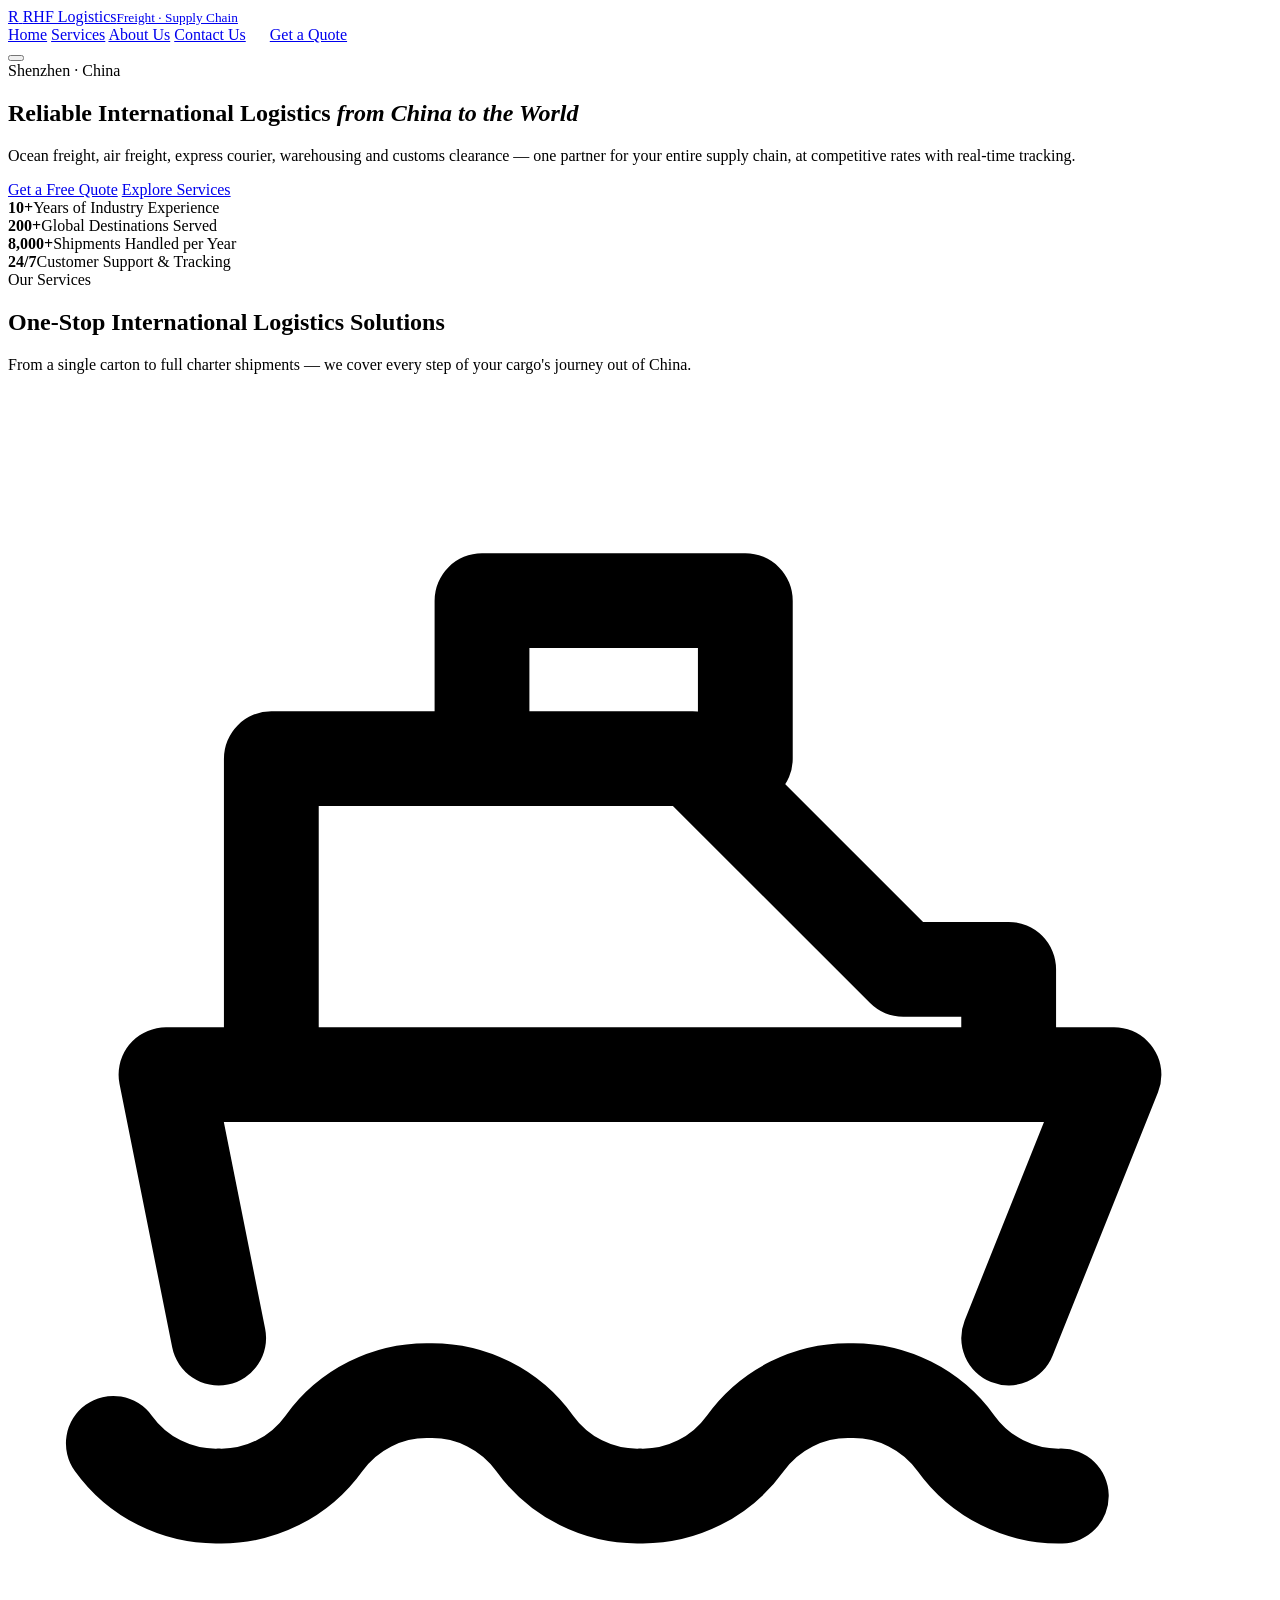
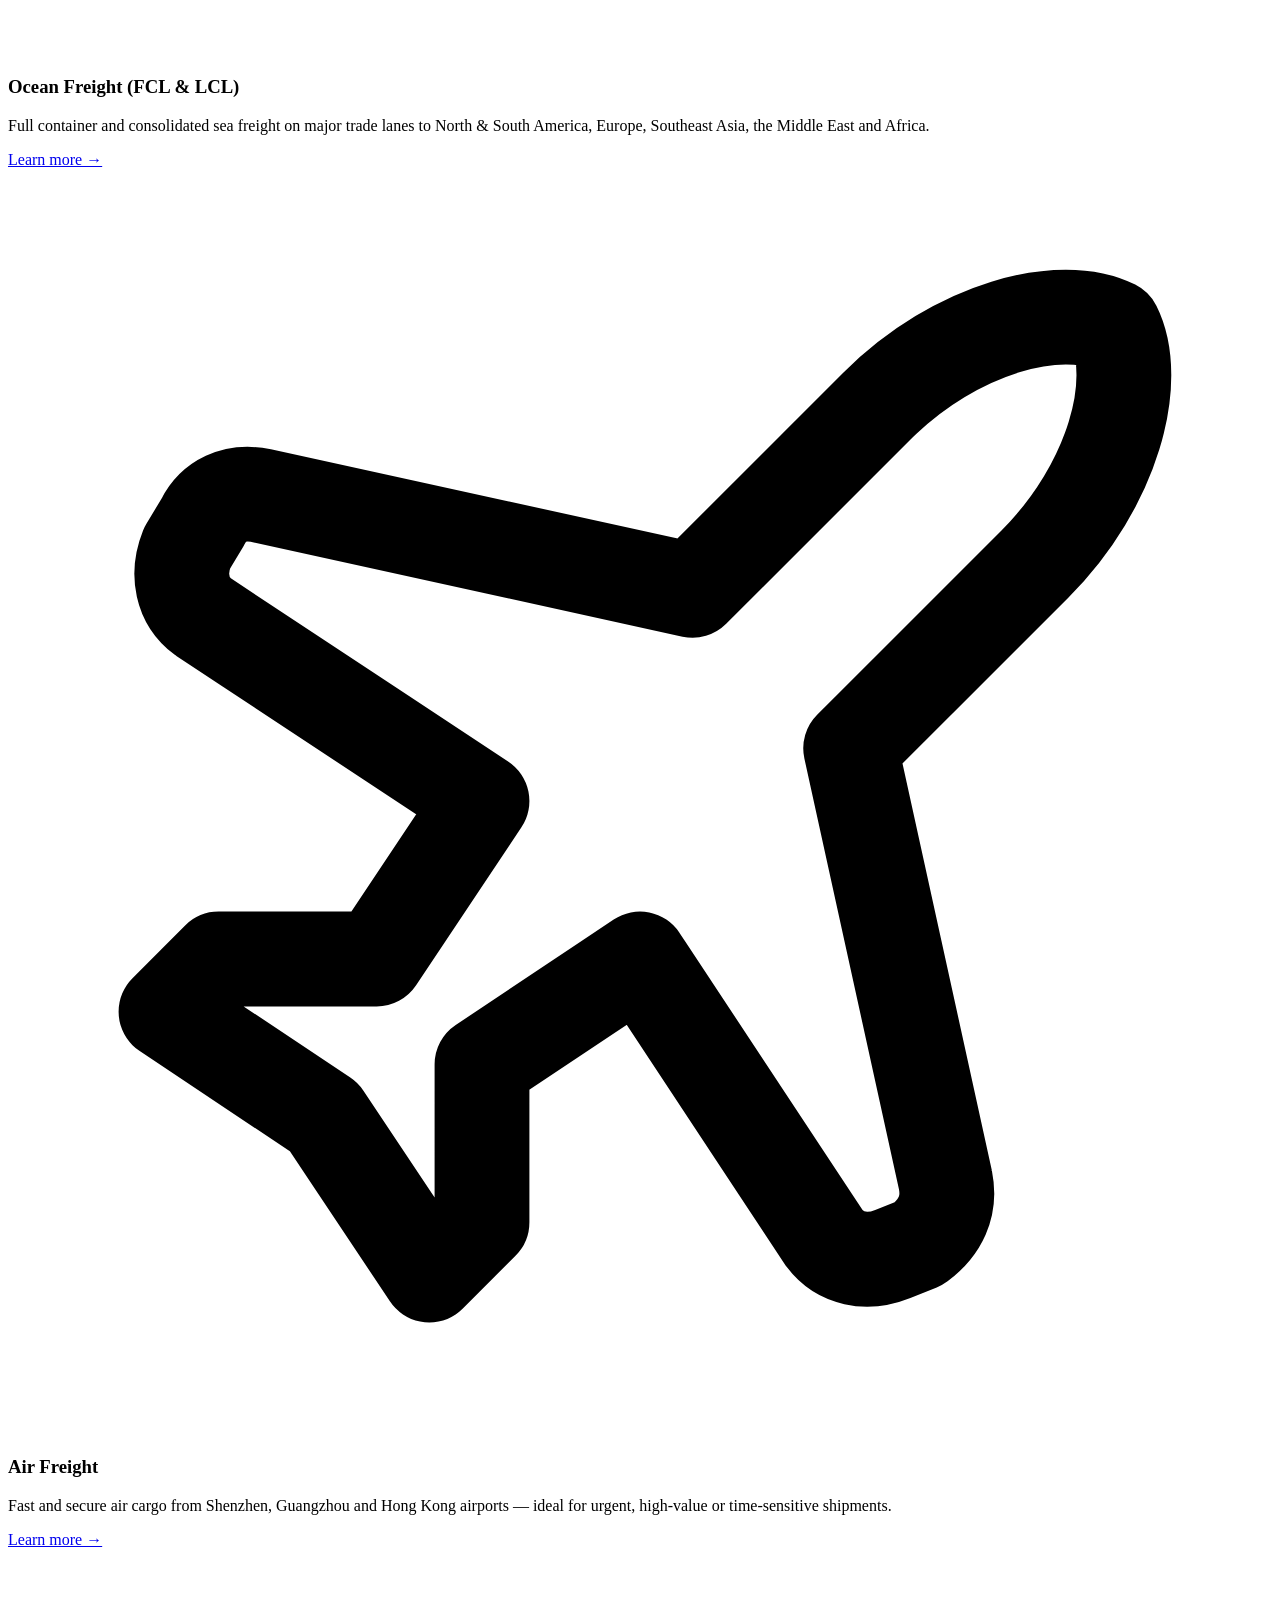
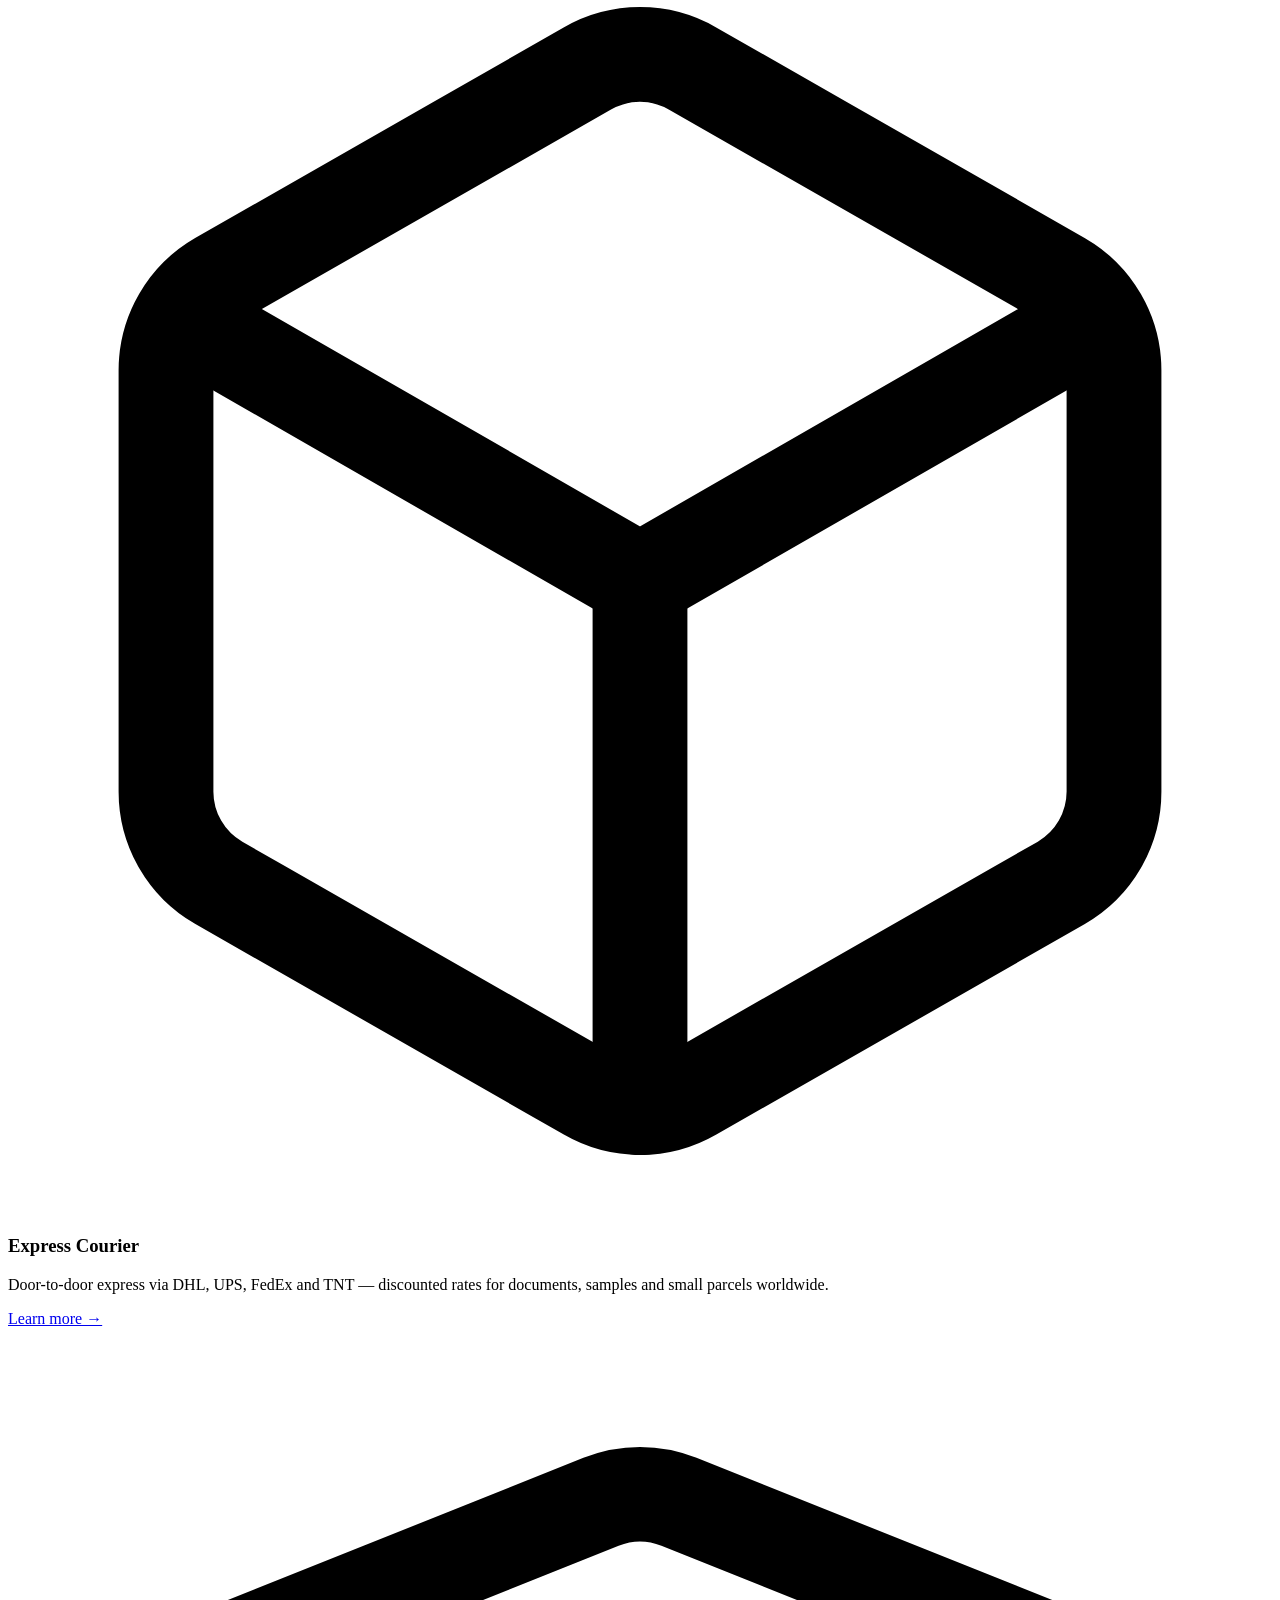
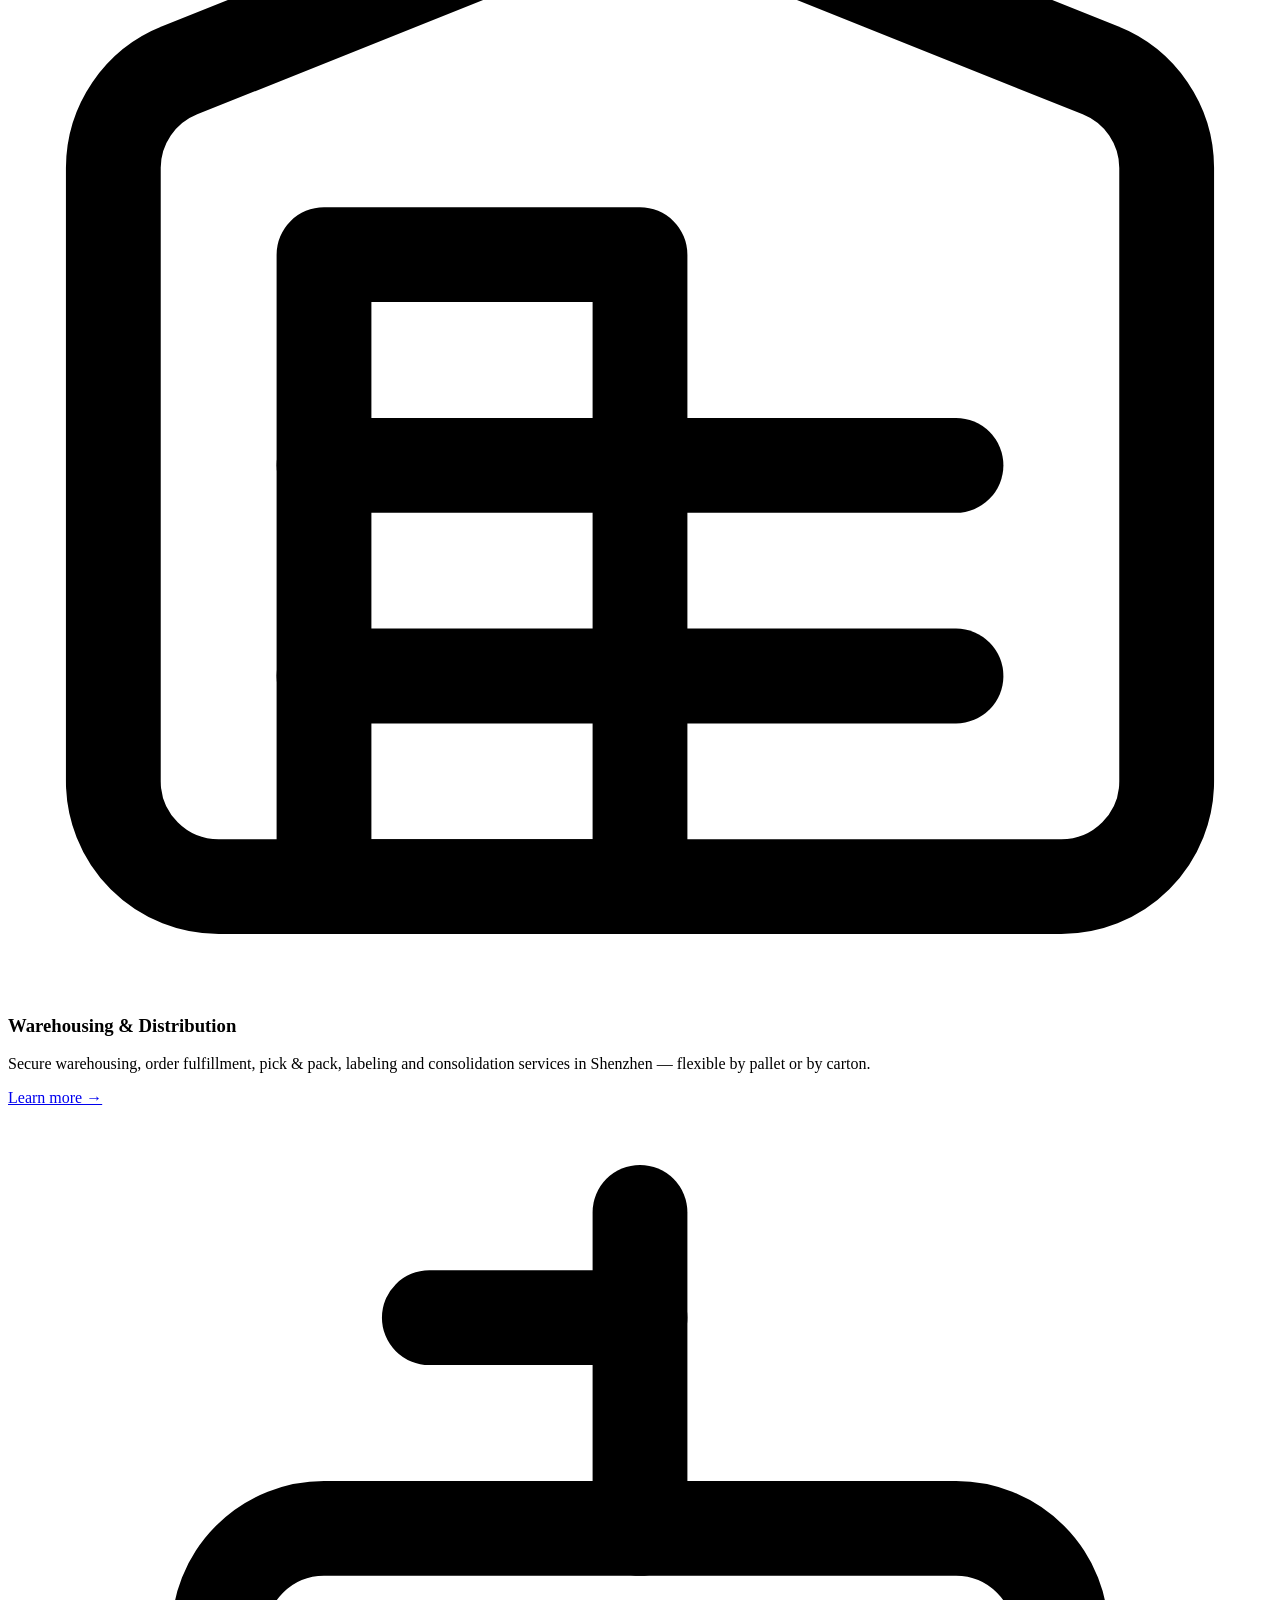
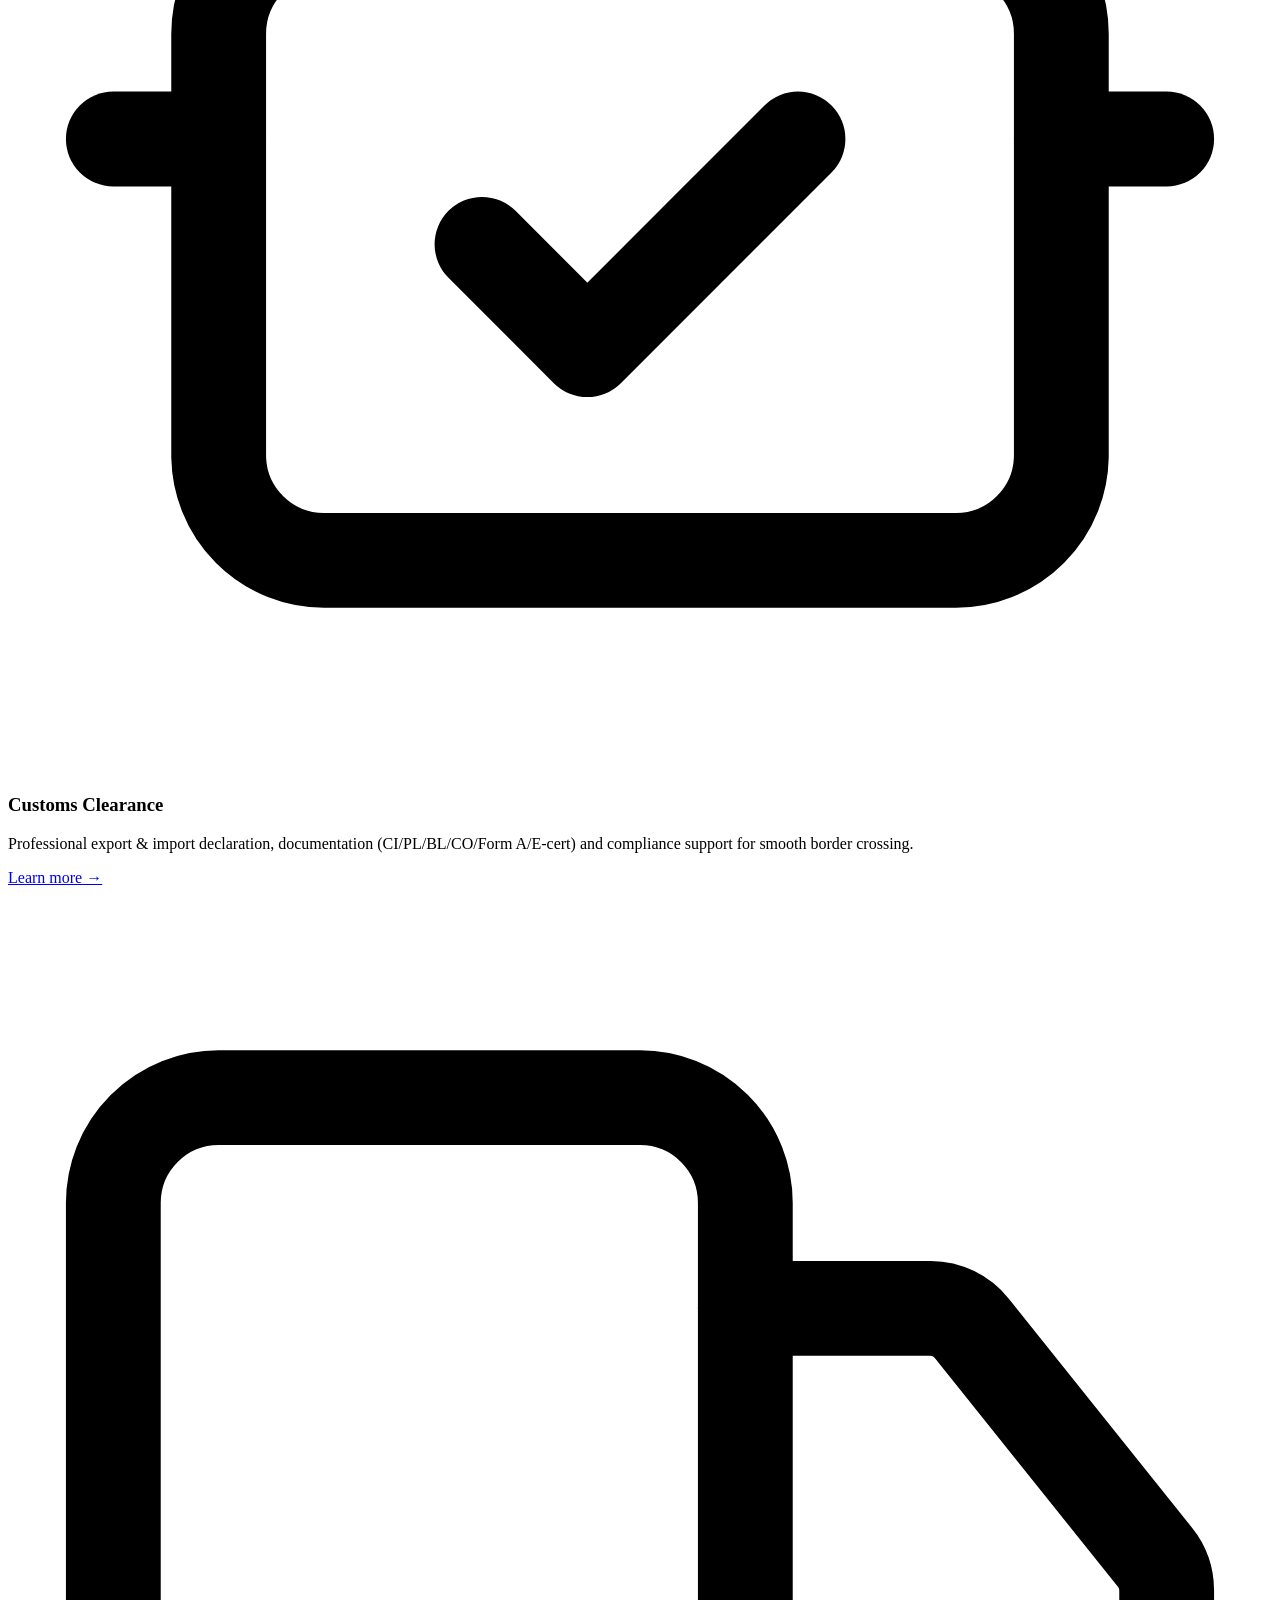
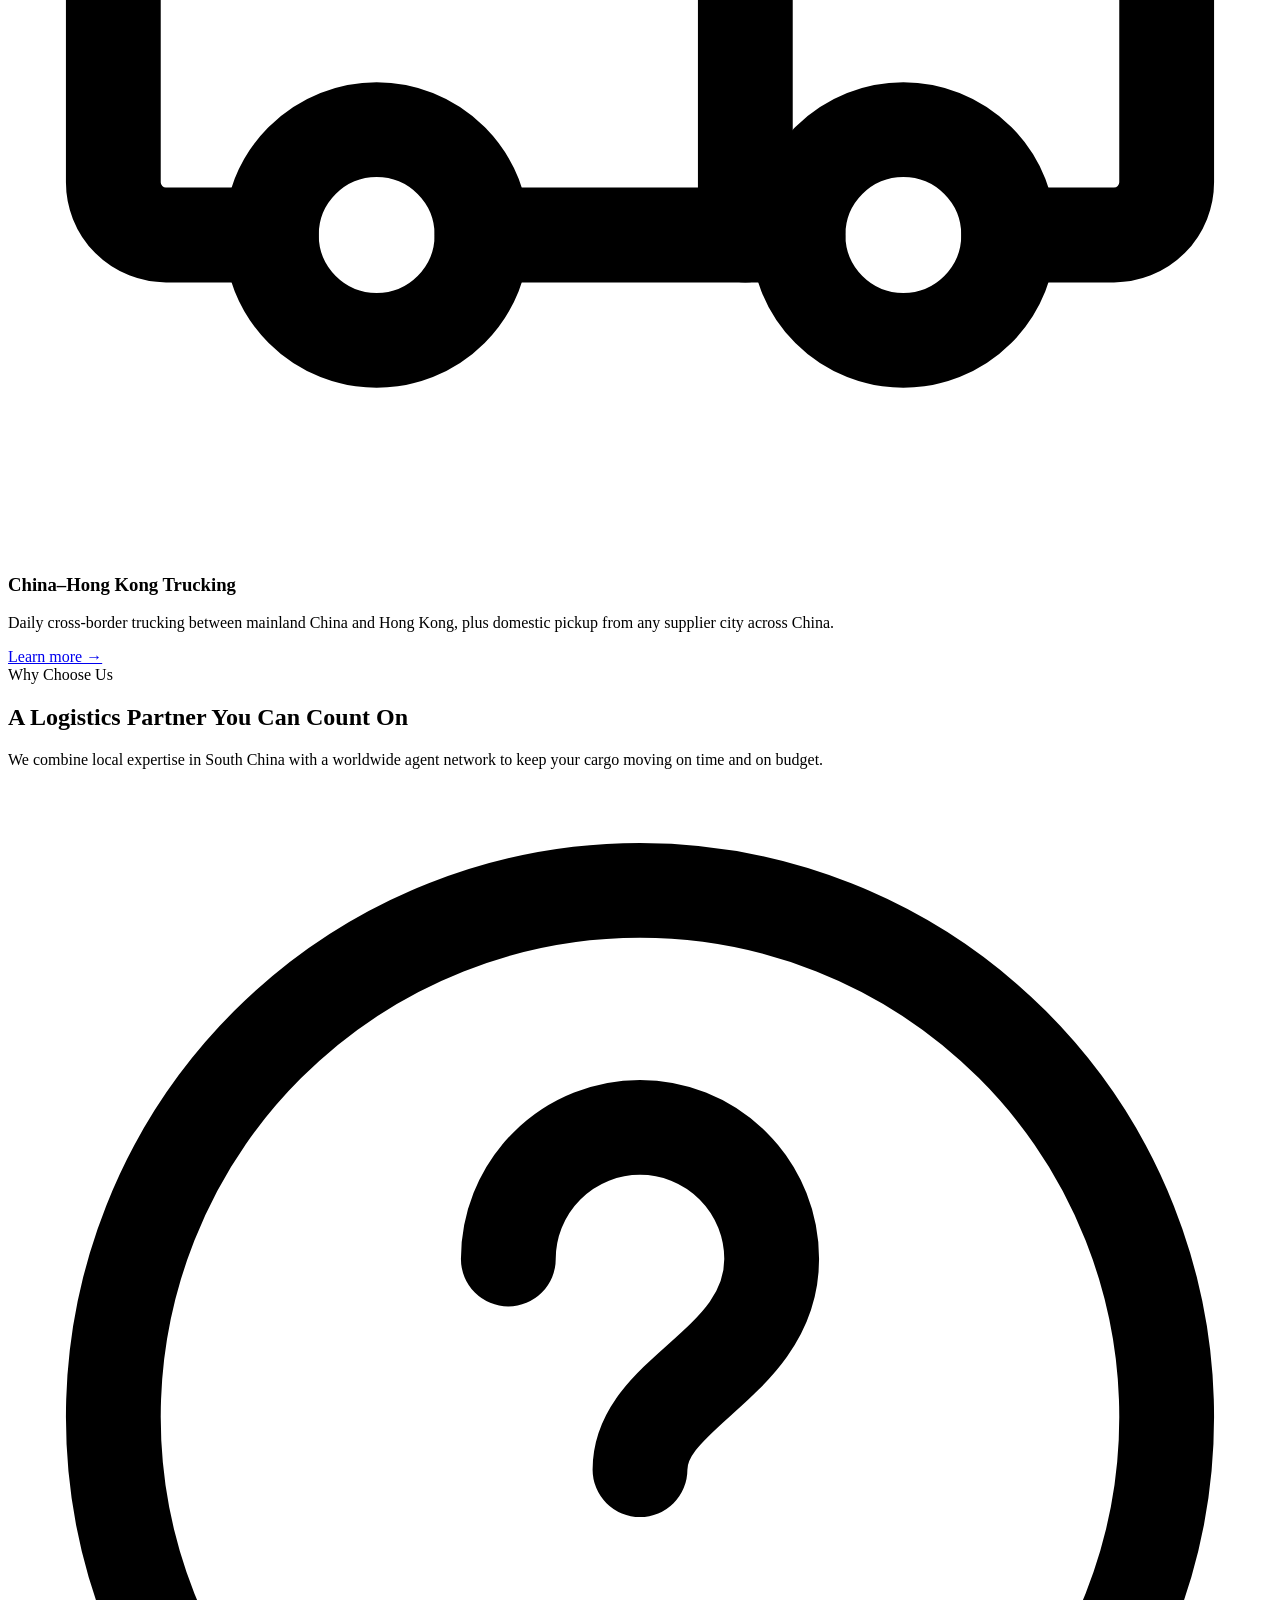
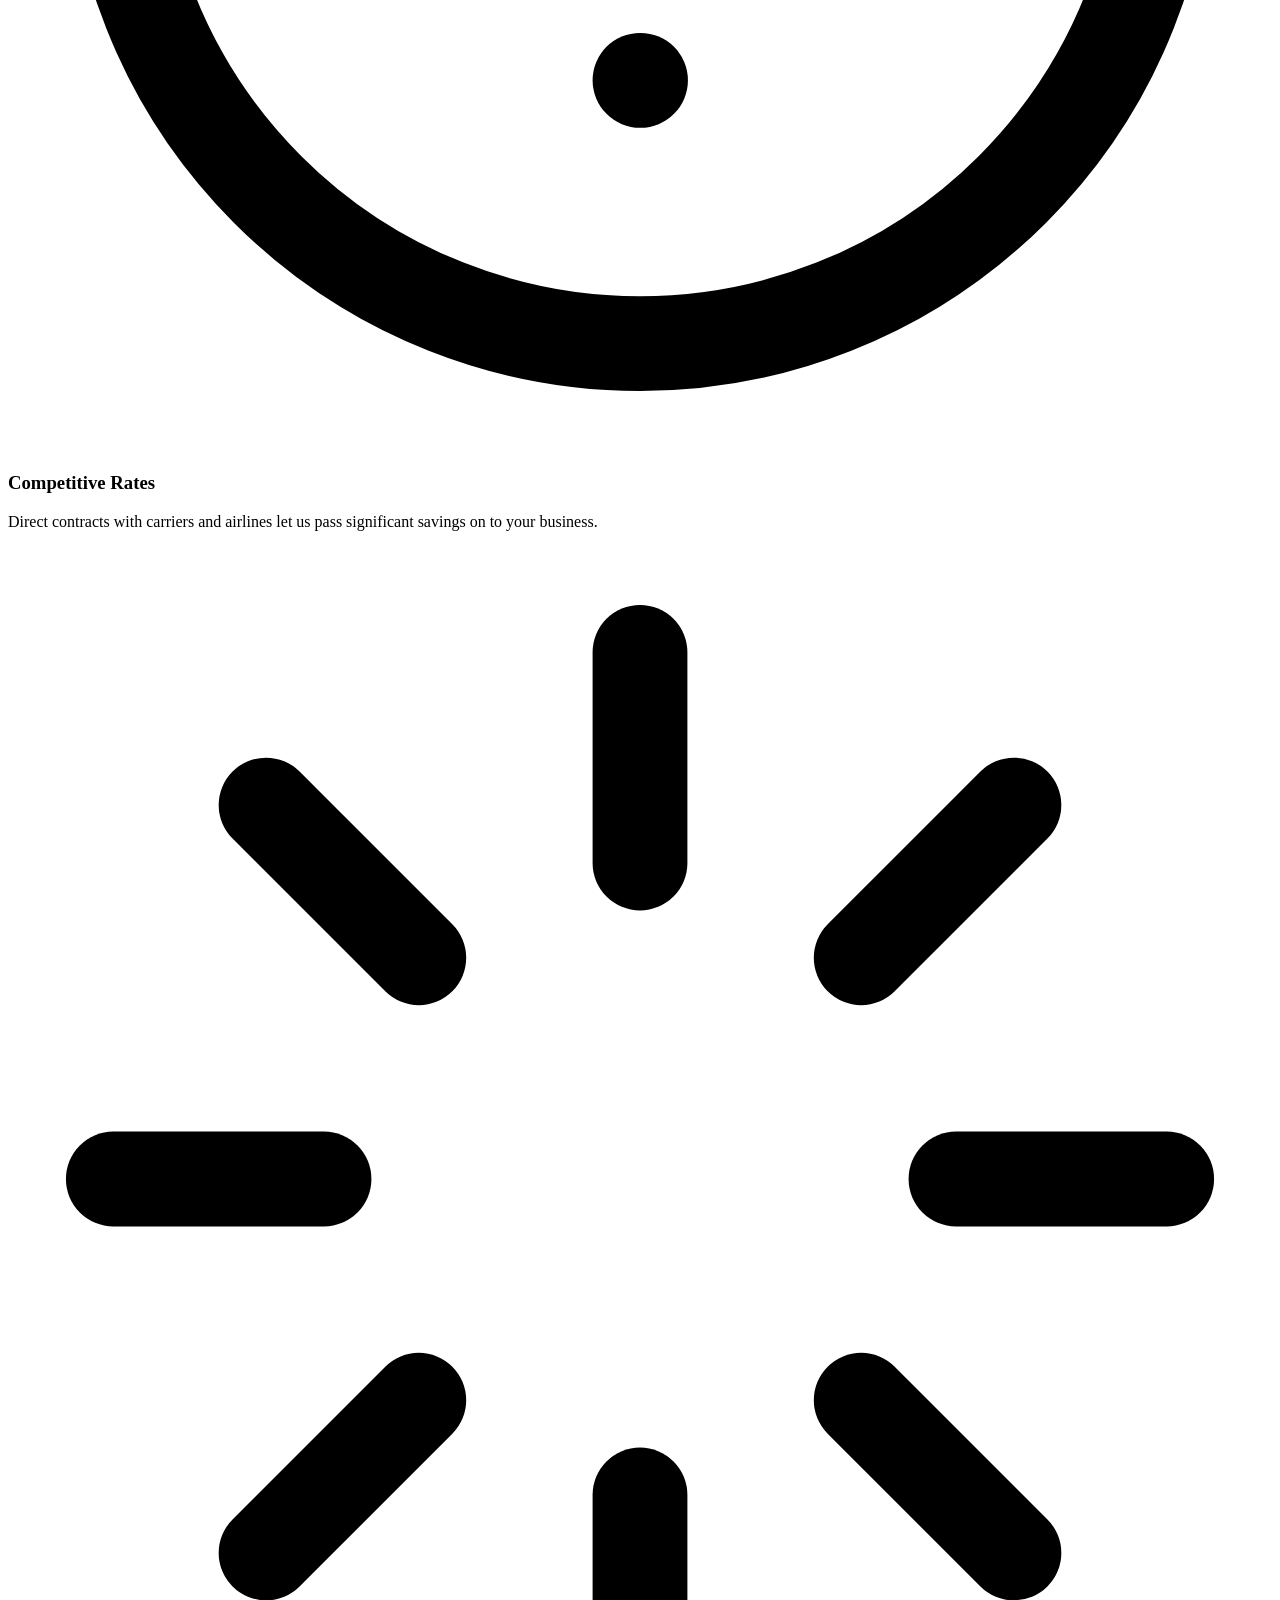
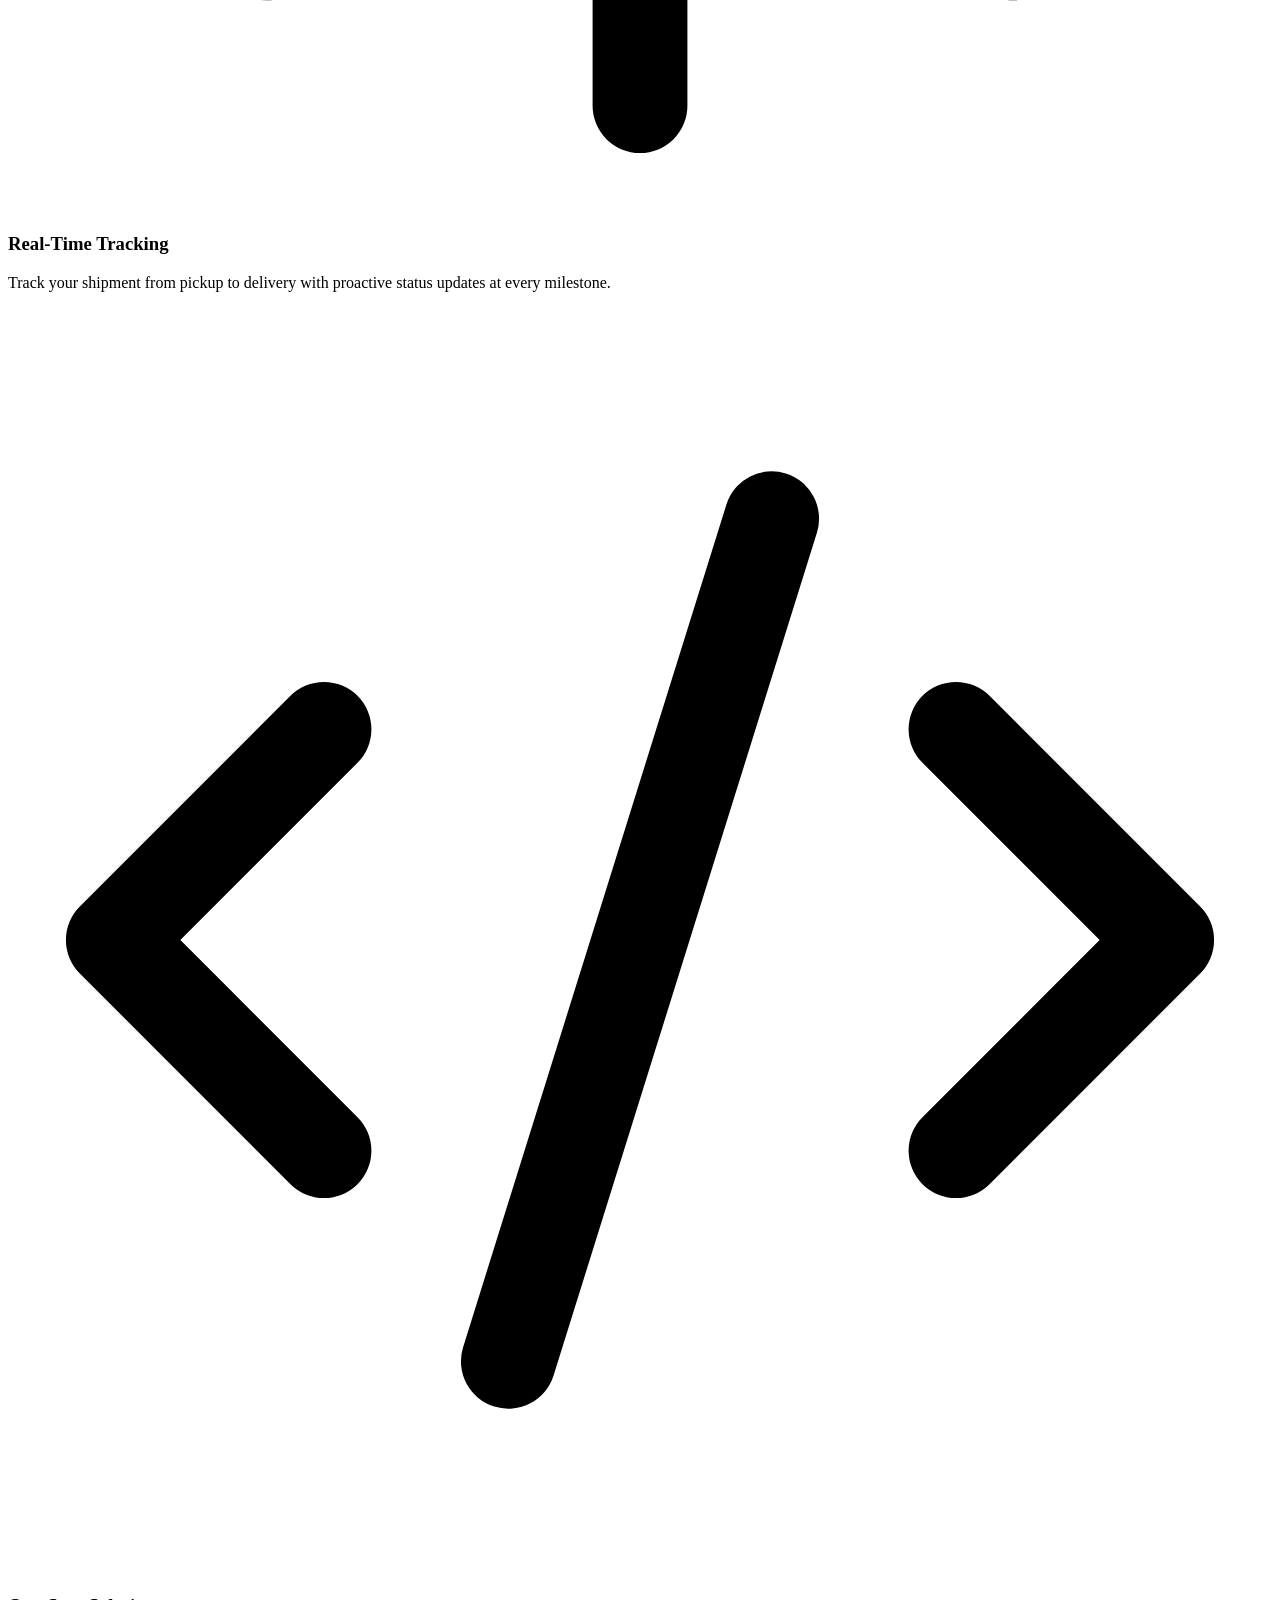
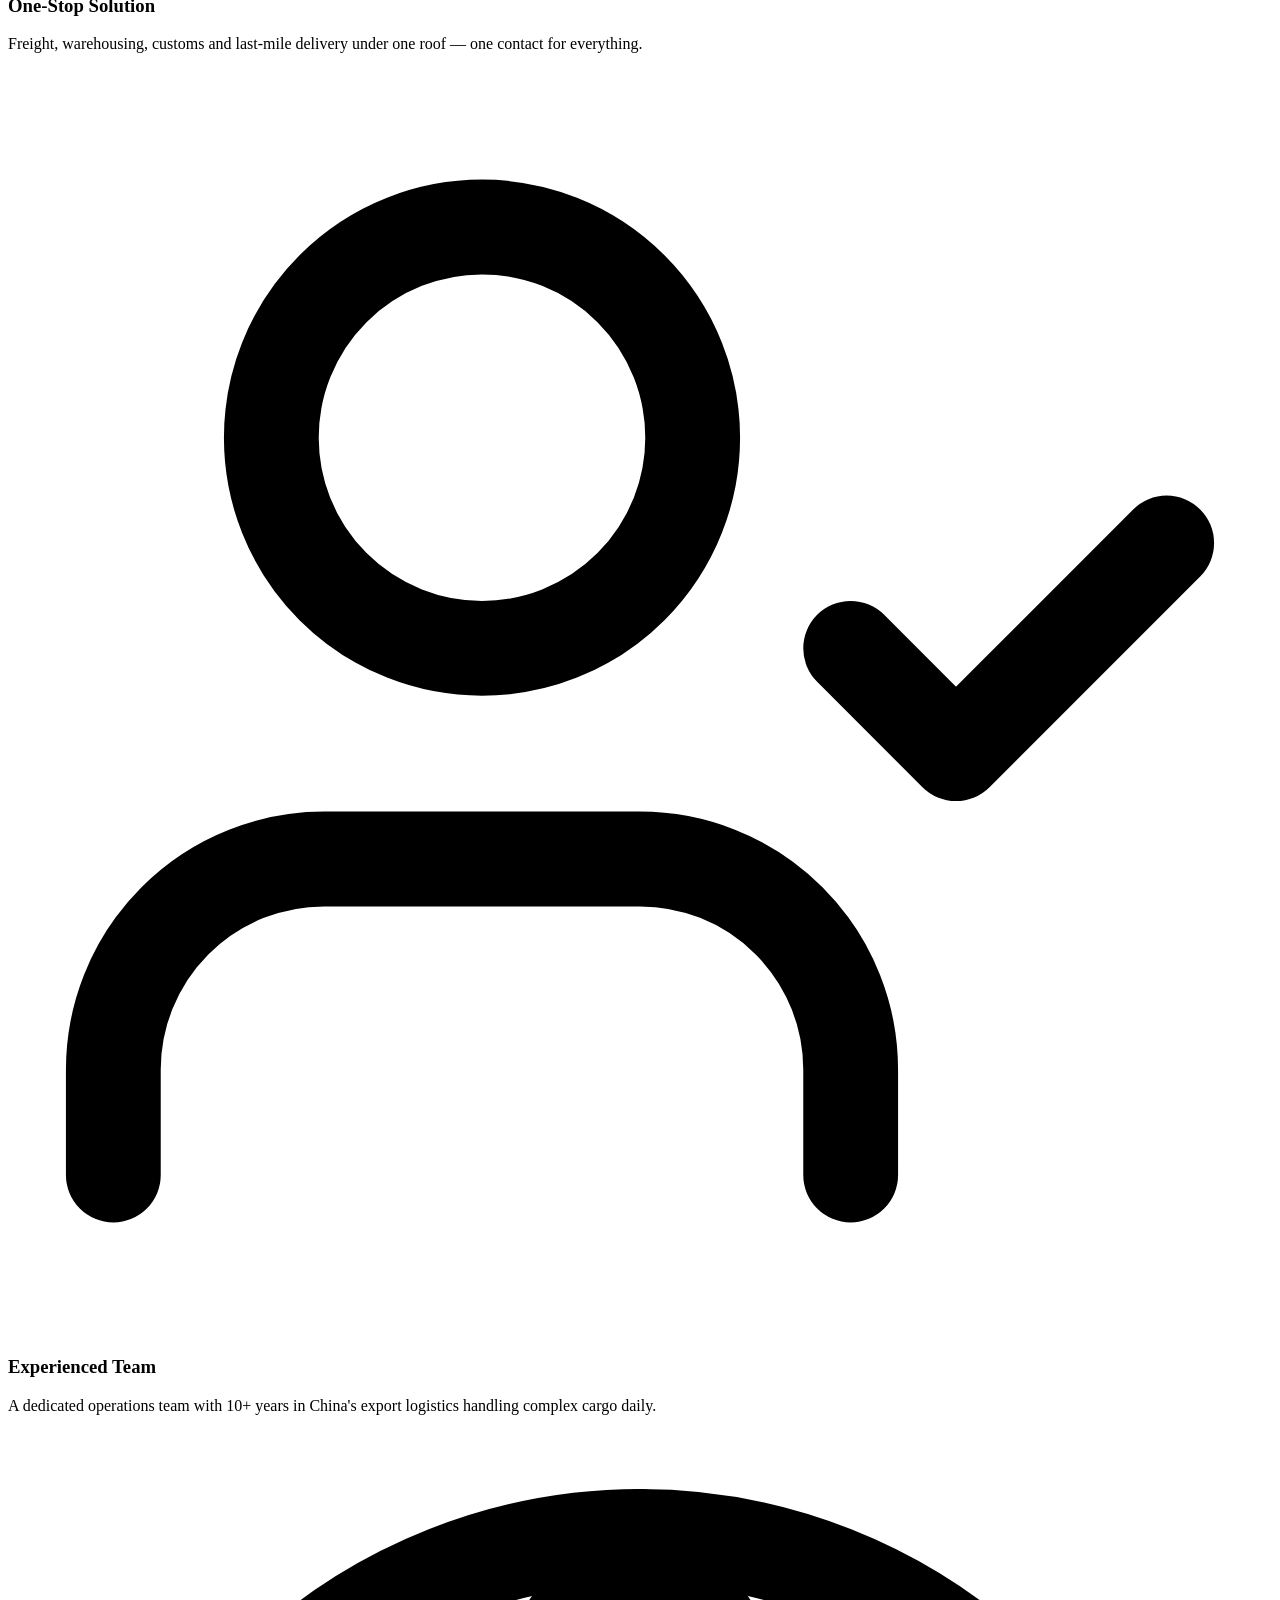
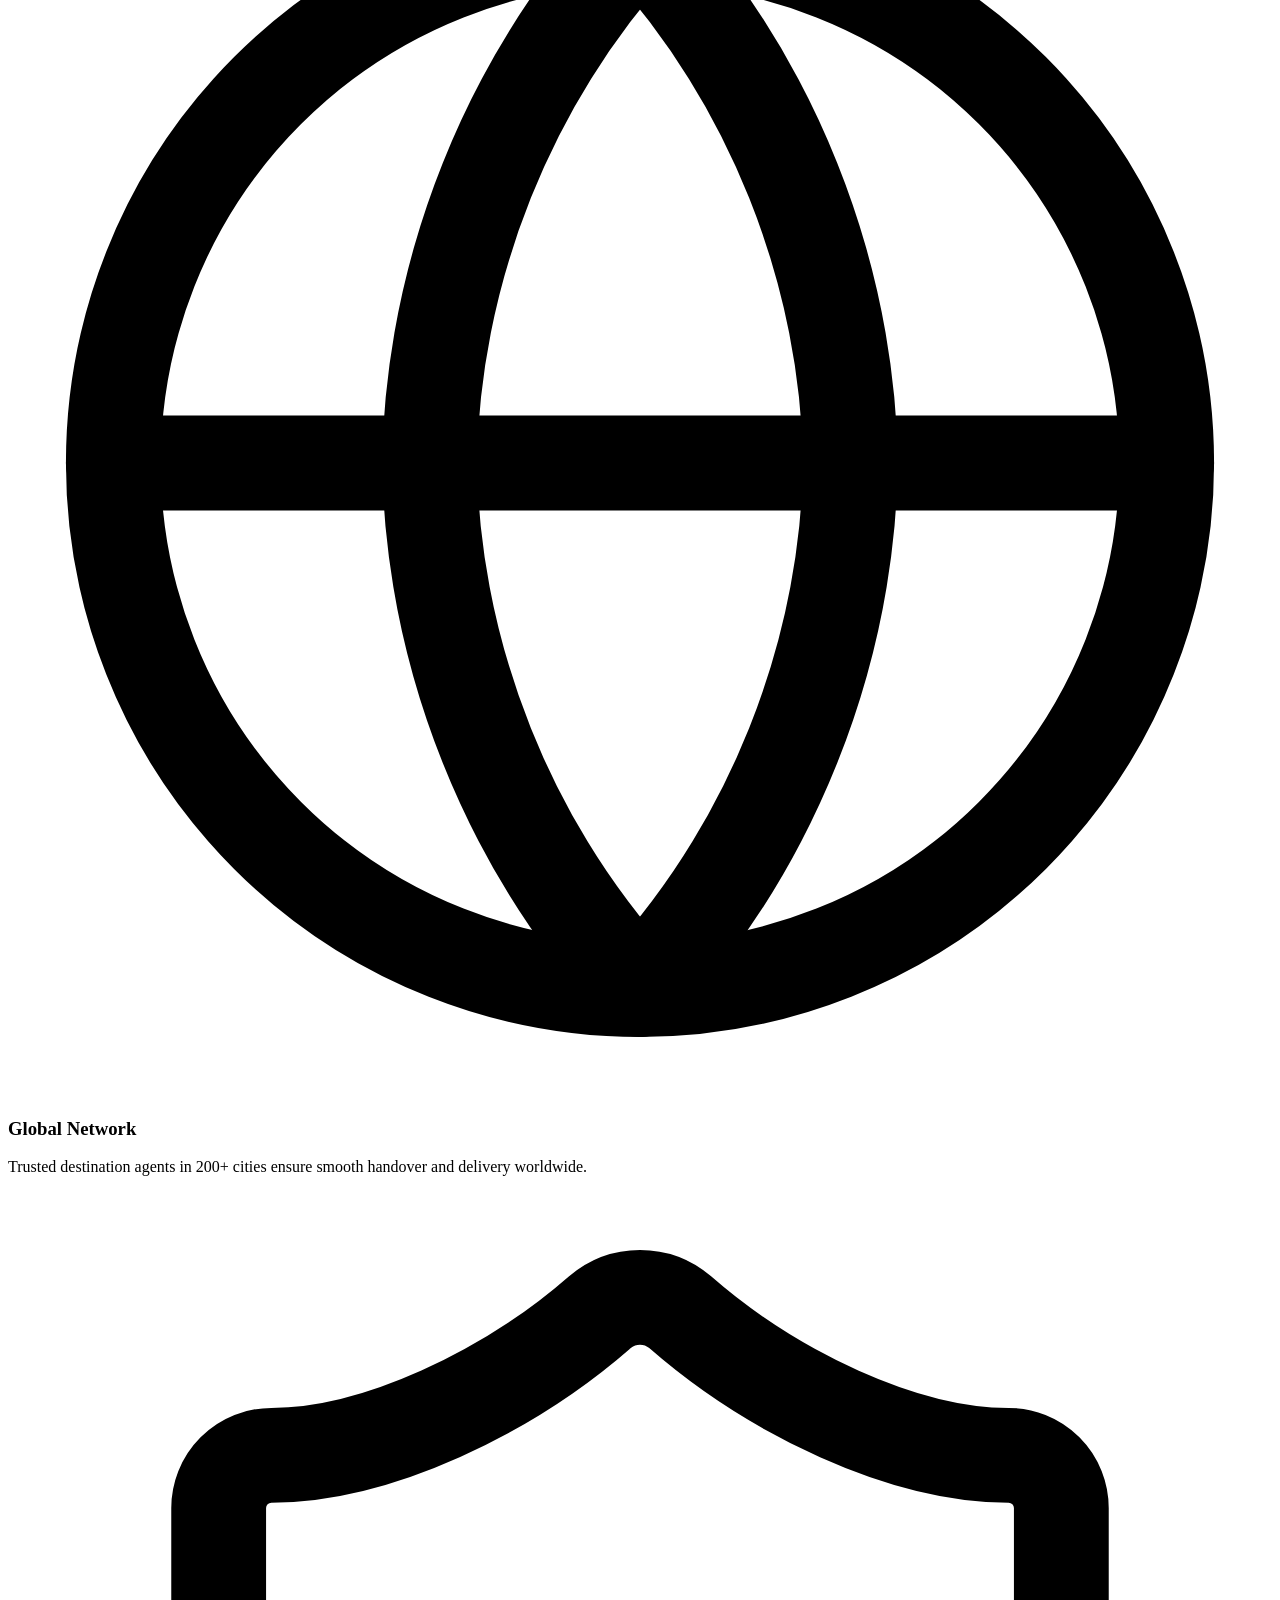
==== index.html @ b37e7513 "Add index.html" ====
<!DOCTYPE html>
<html lang="en">
<head>
  <meta charset="UTF-8" />
  <meta name="viewport" content="width=device-width, initial-scale=1.0" />
  <title>RHF Logistics — International Freight Forwarder in Shenzhen, China</title>
  <meta name="description" content="Shenzhen Ruihuafeng Logistics & Supply Chain Co., Ltd. — ocean freight, air freight, express courier, warehousing and customs clearance. One-stop international logistics from China to the world." />
  <link rel="icon" href="data:image/svg+xml,%3Csvg xmlns='http://www.w3.org/2000/svg' viewBox='0 0 64 64'%3E%3Crect width='64' height='64' rx='14' fill='%230e3a66'/%3E%3Ctext x='32' y='42' font-family='Arial' font-size='30' font-weight='bold' fill='%23f97316' text-anchor='middle'%3ER%3C/text%3E%3C/svg%3E" />
  <link rel="stylesheet" href="css/style.css" />
</head>
<body>

  <header class="site-header">
    <div class="container nav-bar">
      <a class="brand" href="index.html">
        <span class="brand-mark">R</span>
        <span>RHF Logistics<small>Freight · Supply Chain</small></span>
      </a>
      <nav class="nav-links" id="nav-links">
        <a href="index.html" class="active">Home</a>
        <a href="services.html">Services</a>
        <a href="about.html">About Us</a>
        <a href="contact.html">Contact Us</a>
        <a href="contact.html" class="btn btn-accent" style="padding:9px 20px;">Get a Quote</a>
      </nav>
      <button class="nav-toggle" aria-label="Toggle menu"><span></span><span></span><span></span></button>
    </div>
  </header>

  <section class="hero">
    <div class="container">
      <span class="hero-eyebrow">Shenzhen · China</span>
      <h1>Reliable International Logistics <em>from China to the World</em></h1>
      <p>Ocean freight, air freight, express courier, warehousing and customs clearance — one partner for your entire supply chain, at competitive rates with real-time tracking.</p>
      <div class="hero-actions">
        <a href="contact.html" class="btn btn-accent">Get a Free Quote</a>
        <a href="services.html" class="btn btn-ghost">Explore Services</a>
      </div>
    </div>
  </section>

  <section class="stats-bar">
    <div class="container stats-grid">
      <div class="stat"><b>10+</b><span>Years of Industry Experience</span></div>
      <div class="stat"><b>200+</b><span>Global Destinations Served</span></div>
      <div class="stat"><b>8,000+</b><span>Shipments Handled per Year</span></div>
      <div class="stat"><b>24/7</b><span>Customer Support &amp; Tracking</span></div>
    </div>
  </section>

  <section class="section">
    <div class="container">
      <div class="section-head reveal">
        <span class="kicker">Our Services</span>
        <h2>One-Stop International Logistics Solutions</h2>
        <p>From a single carton to full charter shipments — we cover every step of your cargo's journey out of China.</p>
      </div>
      <div class="cards-grid">
        <div class="service-card reveal">
          <div class="icon">
            <svg viewBox="0 0 24 24" fill="none" stroke="currentColor" stroke-width="1.8" stroke-linecap="round" stroke-linejoin="round"><path d="M2 20a2.4 2.4 0 0 0 2 1 2.4 2.4 0 0 0 2-1 2.4 2.4 0 0 1 2-1 2.4 2.4 0 0 1 2 1 2.4 2.4 0 0 0 2 1 2.4 2.4 0 0 0 2-1 2.4 2.4 0 0 1 2-1 2.4 2.4 0 0 1 2 1 2.4 2.4 0 0 0 2 1"/><path d="M4 18l-1-5h18l-2 5"/><path d="M5 13V7h8l4 4h2v2"/><path d="M9 7V4h5v3"/></svg>
          </div>
          <h3>Ocean Freight (FCL &amp; LCL)</h3>
          <p>Full container and consolidated sea freight on major trade lanes to North &amp; South America, Europe, Southeast Asia, the Middle East and Africa.</p>
          <a class="more" href="services.html#ocean">Learn more →</a>
        </div>
        <div class="service-card reveal">
          <div class="icon">
            <svg viewBox="0 0 24 24" fill="none" stroke="currentColor" stroke-width="1.8" stroke-linecap="round" stroke-linejoin="round"><path d="M17.8 19.2 16 11l3.5-3.5C21 6 21.5 4 21 3c-1-.5-3 0-4.5 1.5L13 8 4.8 6.2c-.5-.1-.9.1-1.1.5l-.3.5c-.2.5-.1 1 .3 1.3L9 12l-2 3H4l-1 1 3 2 2 3 1-1v-3l3-2 3.5 5.3c.3.4.8.5 1.3.3l.5-.2c.4-.3.6-.7.5-1.2z"/></svg>
          </div>
          <h3>Air Freight</h3>
          <p>Fast and secure air cargo from Shenzhen, Guangzhou and Hong Kong airports — ideal for urgent, high-value or time-sensitive shipments.</p>
          <a class="more" href="services.html#air">Learn more →</a>
        </div>
        <div class="service-card reveal">
          <div class="icon">
            <svg viewBox="0 0 24 24" fill="none" stroke="currentColor" stroke-width="1.8" stroke-linecap="round" stroke-linejoin="round"><path d="M21 8a2 2 0 0 0-1-1.73l-7-4a2 2 0 0 0-2 0l-7 4A2 2 0 0 0 3 8v8a2 2 0 0 0 1 1.73l7 4a2 2 0 0 0 2 0l7-4A2 2 0 0 0 21 16Z"/><path d="m3.3 7 8.7 5 8.7-5"/><path d="M12 22V12"/></svg>
          </div>
          <h3>Express Courier</h3>
          <p>Door-to-door express via DHL, UPS, FedEx and TNT — discounted rates for documents, samples and small parcels worldwide.</p>
          <a class="more" href="services.html#express">Learn more →</a>
        </div>
        <div class="service-card reveal">
          <div class="icon">
            <svg viewBox="0 0 24 24" fill="none" stroke="currentColor" stroke-width="1.8" stroke-linecap="round" stroke-linejoin="round"><path d="M22 8.35V20a2 2 0 0 1-2 2H4a2 2 0 0 1-2-2V8.35A2 2 0 0 1 3.26 6.5l8-3.2a2 2 0 0 1 1.48 0l8 3.2A2 2 0 0 1 22 8.35Z"/><path d="M6 18h12"/><path d="M6 14h12"/><rect x="6" y="10" width="6" height="12"/></svg>
          </div>
          <h3>Warehousing &amp; Distribution</h3>
          <p>Secure warehousing, order fulfillment, pick &amp; pack, labeling and consolidation services in Shenzhen — flexible by pallet or by carton.</p>
          <a class="more" href="services.html#warehouse">Learn more →</a>
        </div>
        <div class="service-card reveal">
          <div class="icon">
            <svg viewBox="0 0 24 24" fill="none" stroke="currentColor" stroke-width="1.8" stroke-linecap="round" stroke-linejoin="round"><path d="M12 8V4H8"/><rect x="4" y="8" width="16" height="12" rx="2"/><path d="M2 12h2"/><path d="M20 12h2"/><path d="M12 2v2"/><path d="m9 14 2 2 4-4"/></svg>
          </div>
          <h3>Customs Clearance</h3>
          <p>Professional export &amp; import declaration, documentation (CI/PL/BL/CO/Form A/E-cert) and compliance support for smooth border crossing.</p>
          <a class="more" href="services.html#customs">Learn more →</a>
        </div>
        <div class="service-card reveal">
          <div class="icon">
            <svg viewBox="0 0 24 24" fill="none" stroke="currentColor" stroke-width="1.8" stroke-linecap="round" stroke-linejoin="round"><path d="M14 18V6a2 2 0 0 0-2-2H4a2 2 0 0 0-2 2v11a1 1 0 0 0 1 1h2"/><path d="M15 18H9"/><path d="M19 18h2a1 1 0 0 0 1-1v-3.65a1 1 0 0 0-.22-.62l-3.48-4.35a1 1 0 0 0-.78-.38H14"/><circle cx="7" cy="18" r="2"/><circle cx="17" cy="18" r="2"/></svg>
          </div>
          <h3>China–Hong Kong Trucking</h3>
          <p>Daily cross-border trucking between mainland China and Hong Kong, plus domestic pickup from any supplier city across China.</p>
          <a class="more" href="services.html#trucking">Learn more →</a>
        </div>
      </div>
    </div>
  </section>

  <section class="section alt">
    <div class="container">
      <div class="section-head reveal">
        <span class="kicker">Why Choose Us</span>
        <h2>A Logistics Partner You Can Count On</h2>
        <p>We combine local expertise in South China with a worldwide agent network to keep your cargo moving on time and on budget.</p>
      </div>
      <div class="why-grid">
        <div class="why-card reveal">
          <div class="dot"><svg viewBox="0 0 24 24" fill="none" stroke="currentColor" stroke-width="1.8" stroke-linecap="round" stroke-linejoin="round"><circle cx="12" cy="12" r="10"/><path d="M9.5 9a2.5 2.5 0 0 1 5 0c0 2-2.5 2.5-2.5 4"/><path d="M12 17h.01"/></svg></div>
          <div><h3>Competitive Rates</h3><p>Direct contracts with carriers and airlines let us pass significant savings on to your business.</p></div>
        </div>
        <div class="why-card reveal">
          <div class="dot"><svg viewBox="0 0 24 24" fill="none" stroke="currentColor" stroke-width="1.8" stroke-linecap="round" stroke-linejoin="round"><path d="M12 2v4"/><path d="m16.2 7.8 2.9-2.9"/><path d="M18 12h4"/><path d="m16.2 16.2 2.9 2.9"/><path d="M12 18v4"/><path d="m4.9 19.1 2.9-2.9"/><path d="M2 12h4"/><path d="m4.9 4.9 2.9 2.9"/></svg></div>
          <div><h3>Real-Time Tracking</h3><p>Track your shipment from pickup to delivery with proactive status updates at every milestone.</p></div>
        </div>
        <div class="why-card reveal">
          <div class="dot"><svg viewBox="0 0 24 24" fill="none" stroke="currentColor" stroke-width="1.8" stroke-linecap="round" stroke-linejoin="round"><path d="m18 16 4-4-4-4"/><path d="m6 8-4 4 4 4"/><path d="m14.5 4-5 16"/></svg></div>
          <div><h3>One-Stop Solution</h3><p>Freight, warehousing, customs and last-mile delivery under one roof — one contact for everything.</p></div>
        </div>
        <div class="why-card reveal">
          <div class="dot"><svg viewBox="0 0 24 24" fill="none" stroke="currentColor" stroke-width="1.8" stroke-linecap="round" stroke-linejoin="round"><path d="M16 21v-2a4 4 0 0 0-4-4H6a4 4 0 0 0-4 4v2"/><circle cx="9" cy="7" r="4"/><path d="m16 11 2 2 4-4"/></svg></div>
          <div><h3>Experienced Team</h3><p>A dedicated operations team with 10+ years in China's export logistics handling complex cargo daily.</p></div>
        </div>
        <div class="why-card reveal">
          <div class="dot"><svg viewBox="0 0 24 24" fill="none" stroke="currentColor" stroke-width="1.8" stroke-linecap="round" stroke-linejoin="round"><circle cx="12" cy="12" r="10"/><path d="M2 12h20"/><path d="M12 2a15.3 15.3 0 0 1 4 10 15.3 15.3 0 0 1-4 10 15.3 15.3 0 0 1-4-10 15.3 15.3 0 0 1 4-10z"/></svg></div>
          <div><h3>Global Network</h3><p>Trusted destination agents in 200+ cities ensure smooth handover and delivery worldwide.</p></div>
        </div>
        <div class="why-card reveal">
          <div class="dot"><svg viewBox="0 0 24 24" fill="none" stroke="currentColor" stroke-width="1.8" stroke-linecap="round" stroke-linejoin="round"><path d="M20 13c0 5-3.5 7.5-7.66 8.95a1 1 0 0 1-.67-.01C7.5 20.5 4 18 4 13V6a1 1 0 0 1 1-1c2 0 4.5-1.2 6.24-2.72a1.17 1.17 0 0 1 1.52 0C14.51 3.81 17 5 19 5a1 1 0 0 1 1 1z"/><path d="m9 12 2 2 4-4"/></svg></div>
          <div><h3>Cargo Protection</h3><p>Full cargo insurance options and careful handling procedures protect your goods door to door.</p></div>
        </div>
      </div>
    </div>
  </section>

  <section class="section">
    <div class="container">
      <div class="section-head reveal">
        <span class="kicker">Global Coverage</span>
        <h2>Markets We Serve</h2>
        <p>Regular sailings and flights from Shenzhen, Guangzhou, Shanghai, Ningbo and Hong Kong to major markets worldwide.</p>
      </div>
      <div class="chips reveal">
        <span class="chip">🇺🇸 North America</span>
        <span class="chip">🇪🇺 Europe</span>
        <span class="chip">🇬🇧 United Kingdom</span>
        <span class="chip">🇦🇺 Australia &amp; NZ</span>
        <span class="chip">🇯🇵 Japan &amp; Korea</span>
        <span class="chip">🇸🇬 Southeast Asia</span>
        <span class="chip">🇦🇪 Middle East</span>
        <span class="chip">🇧🇷 South America</span>
        <span class="chip">🇿🇦 Africa</span>
      </div>
    </div>
  </section>

  <section class="section alt">
    <div class="container">
      <div class="section-head reveal">
        <span class="kicker">How It Works</span>
        <h2>Shipping With Us in 5 Simple Steps</h2>
      </div>
      <div class="steps">
        <div class="step reveal"><h3>1. Inquiry</h3><p>Send us your cargo details — size, weight, origin and destination.</p></div>
        <div class="step reveal"><h3>2. Quotation</h3><p>Receive a transparent, all-in quote within 24 hours.</p></div>
        <div class="step reveal"><h3>3. Pickup</h3><p>We collect from your supplier anywhere in China and inspect the goods.</p></div>
        <div class="step reveal"><h3>4. Shipping</h3><p>Cargo departs by sea, air or express — track it in real time.</p></div>
        <div class="step reveal"><h3>5. Delivery</h3><p>Customs cleared and delivered to your door, with support throughout.</p></div>
      </div>
    </div>
  </section>

  <section class="section">
    <div class="container">
      <div class="section-head reveal">
        <span class="kicker">FAQ</span>
        <h2>Frequently Asked Questions</h2>
      </div>
      <div class="faq-wrap reveal">
        <details>
          <summary>Can you pick up goods from any city in China?</summary>
          <div class="faq-body">Yes. We arrange pickup from suppliers in any Chinese city — Shenzhen, Guangzhou, Dongguan, Yiwu, Shanghai, Ningbo and beyond — and consolidate cargo at our Shenzhen warehouse before export.</div>
        </details>
        <details>
          <summary>Should I choose FCL or LCL sea freight?</summary>
          <div class="faq-body">As a rule of thumb, if your cargo is more than about 15 CBM, a full container (FCL) is usually cheaper and safer. Below that, LCL consolidation saves cost. We'll calculate both options for you and recommend the best one.</div>
        </details>
        <details>
          <summary>Do you offer DDP / DDU door-to-door service?</summary>
          <div class="faq-body">Yes. We provide DDP (Delivered Duty Paid) and DDU door-to-door services to major markets including the USA, UK, EU, Canada, Australia and Southeast Asia — you receive the goods at your door without dealing with carriers or customs yourself.</div>
        </details>
        <details>
          <summary>How can I track my shipment?</summary>
          <div class="faq-body">Every shipment comes with a tracking number (carrier Bill of Lading, air waybill or express number). Our team also sends proactive milestone updates by email or WhatsApp so you always know where your cargo is.</div>
        </details>
        <details>
          <summary>Can you handle batteries, liquids or other sensitive goods?</summary>
          <div class="faq-body">Yes, we handle a wide range of cargo including built-in and standalone batteries (UN38.3, MSDS), liquids, powders and cosmetics via dedicated channels. Tell us what you're shipping and we'll confirm the right solution.</div>
        </details>
        <details>
          <summary>What payment methods do you accept?</summary>
          <div class="faq-body">We accept T/T bank transfer, PayPal (small amounts), Alipay and WeChat Pay. Payment terms are flexible — typically a deposit before departure and balance against a copy of the bill of lading.</div>
        </details>
        <details>
          <summary>Is cargo insurance available?</summary>
          <div class="faq-body">Yes. We offer all-risk cargo insurance at competitive premiums (typically around 0.2%–0.3% of the declared value). While incidents are rare, insurance gives you complete peace of mind.</div>
        </details>
        <details>
          <summary>Is there a minimum shipment size?</summary>
          <div class="faq-body">No minimum. We ship everything from a single document or 0.5 kg parcel by express, up to full 40ft containers and chartered air freight pallets.</div>
        </details>
      </div>
    </div>
  </section>

  <section class="cta-band">
    <div class="container">
      <h2>Ready to Ship from China?</h2>
      <p>Send us your cargo details and get a free, no-obligation quote within 24 hours.</p>
      <a href="contact.html" class="btn btn-accent">Get a Free Quote Now</a>
    </div>
  </section>

  <footer class="site-footer">
    <div class="container footer-grid">
      <div>
        <div class="footer-brand"><span class="brand-mark">R</span> RHF Logistics</div>
        <p>Shenzhen Ruihuafeng Logistics &amp; Supply Chain Co., Ltd. — a one-stop international logistics provider based in Shenzhen, China, serving customers worldwide with ocean, air, express and warehousing solutions.</p>
      </div>
      <div>
        <h4>Quick Links</h4>
        <a href="index.html">Home</a>
        <a href="services.html">Services</a>
        <a href="about.html">About Us</a>
        <a href="contact.html">Contact Us</a>
      </div>
      <div>
        <h4>Contact</h4>
        <a href="https://wa.me/8613800000000" target="_blank" rel="noopener">WhatsApp: +86 138-0000-0000</a>
        <a href="mailto:info@rhflogistics.com">info@rhflogistics.com</a>
        <p>Shenzhen, Guangdong, China</p>
        <p>Mon–Sat 9:00–18:30 (GMT+8)</p>
      </div>
    </div>
    <div class="footer-bottom">
      <div class="container">© <span id="year">2026</span> Shenzhen Ruihuafeng Logistics &amp; Supply Chain Co., Ltd. All rights reserved.</div>
    </div>
  </footer>

  <script src="js/main.js"></script>
</body>
</html>
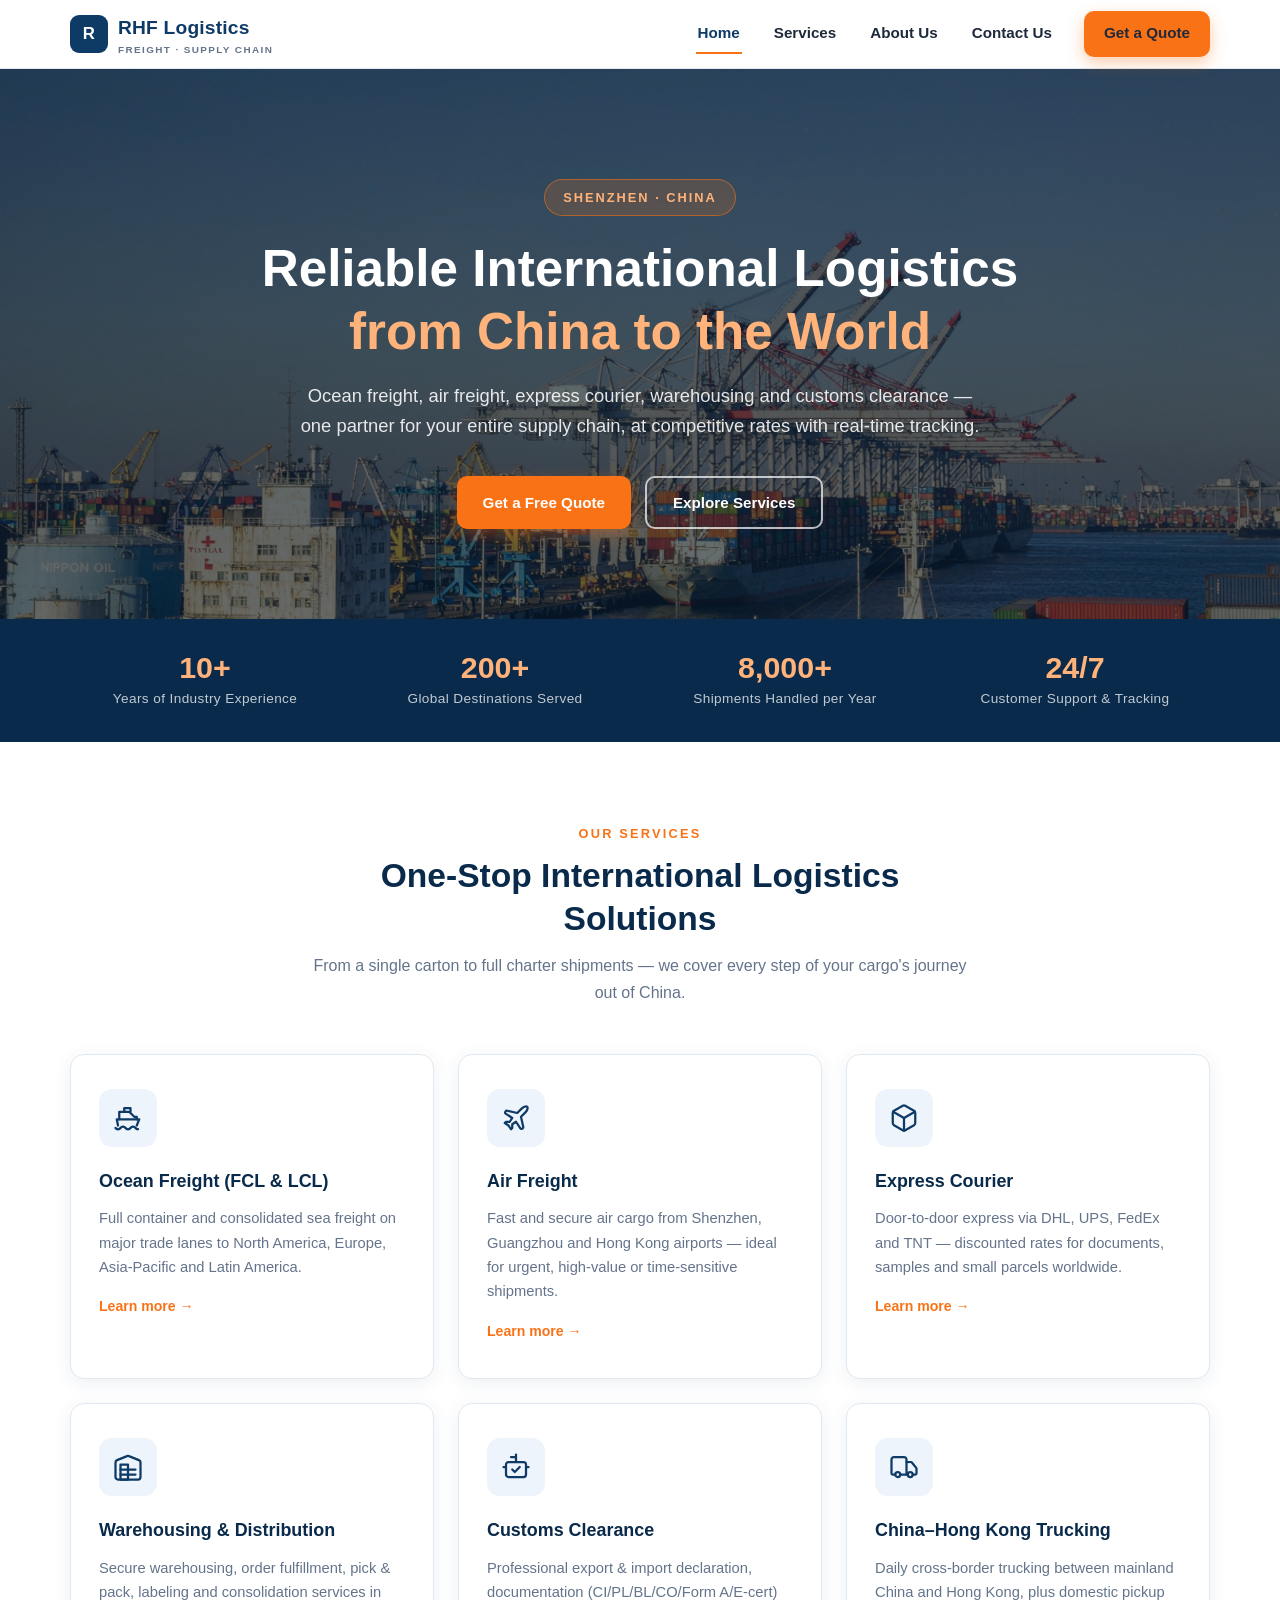
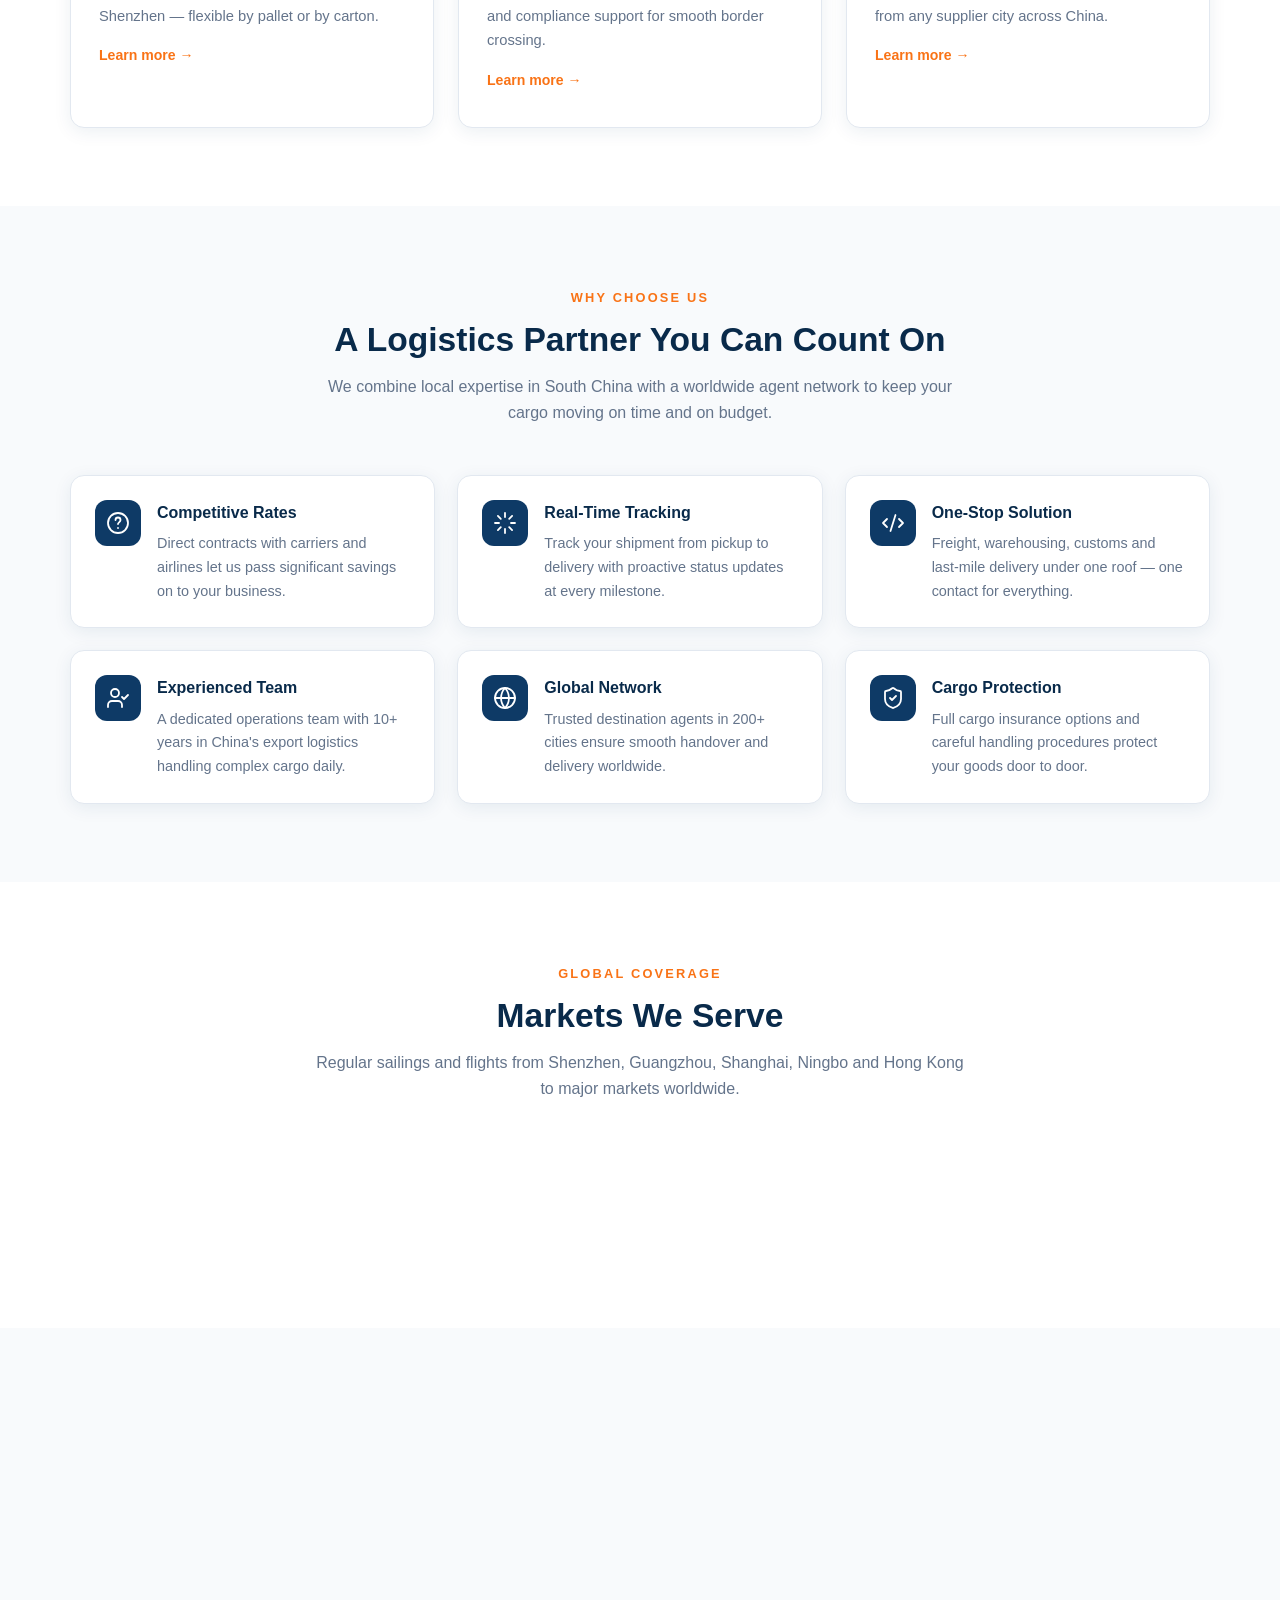
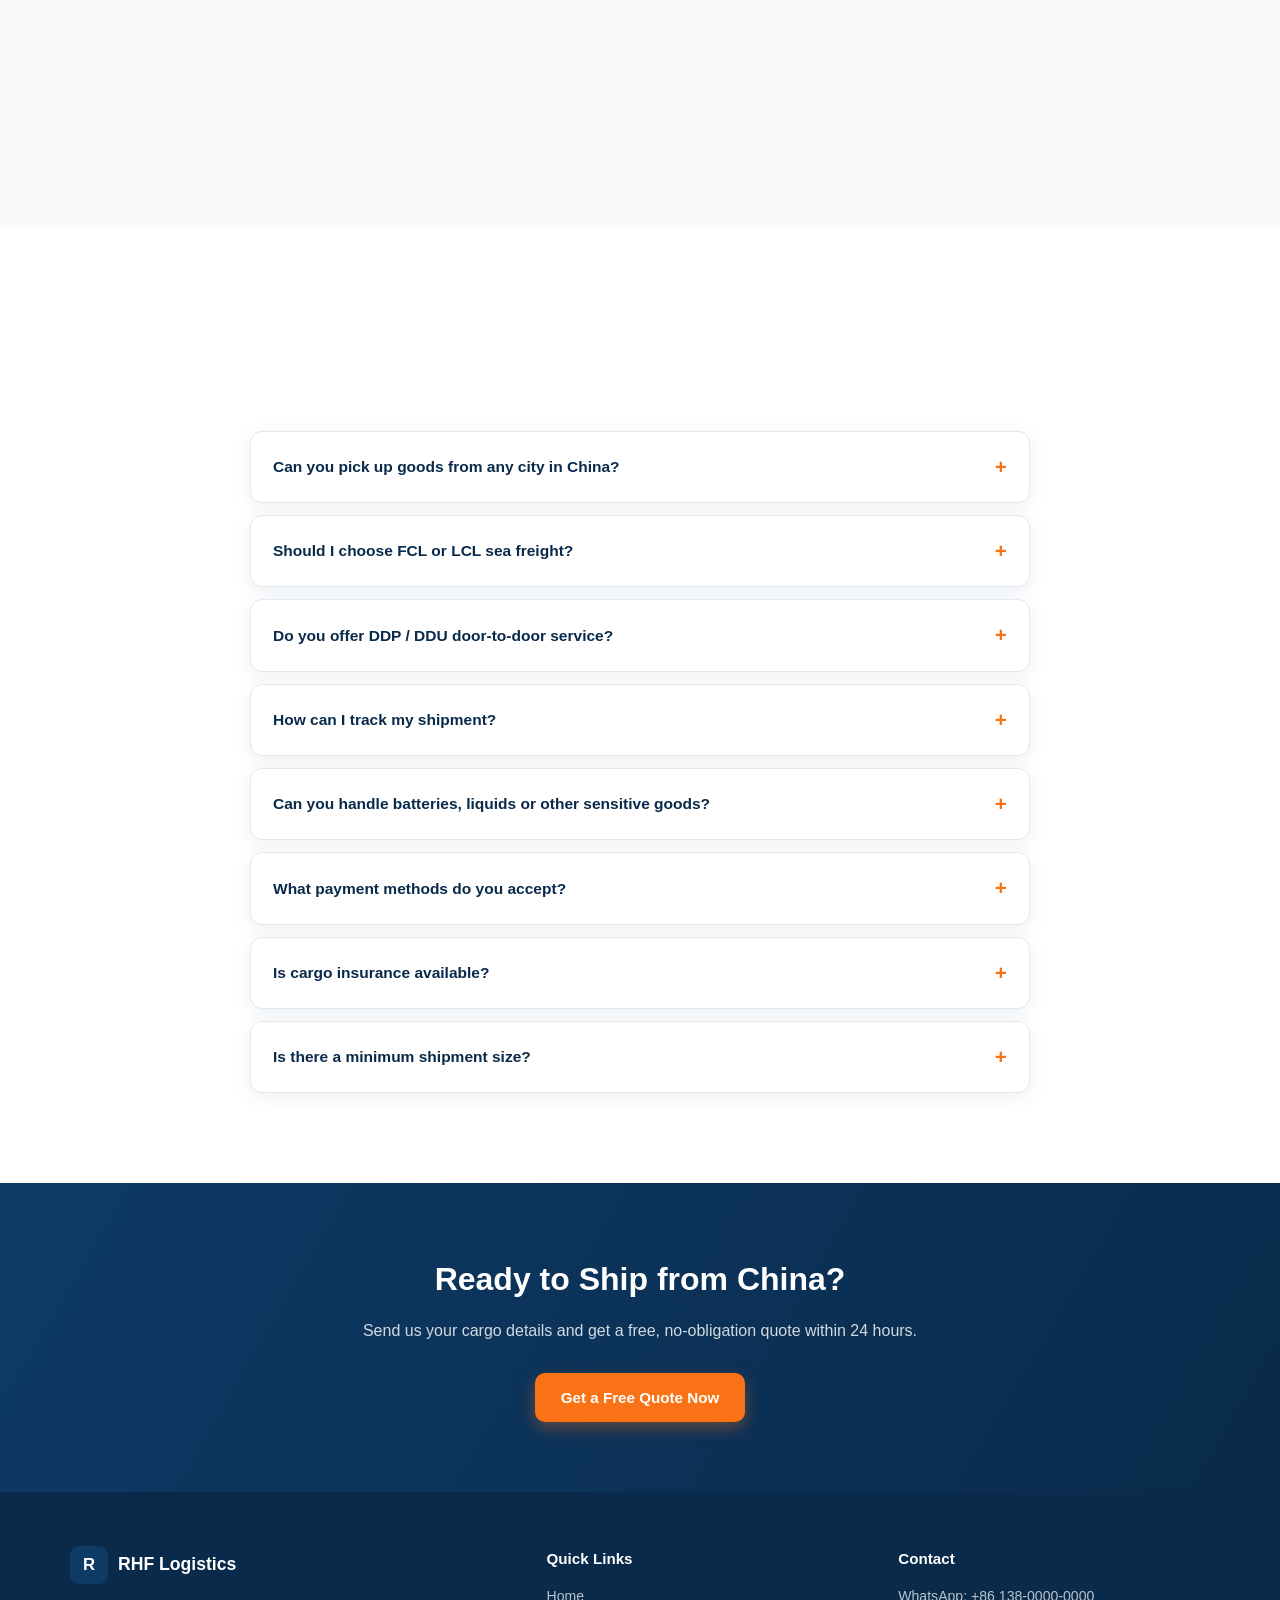
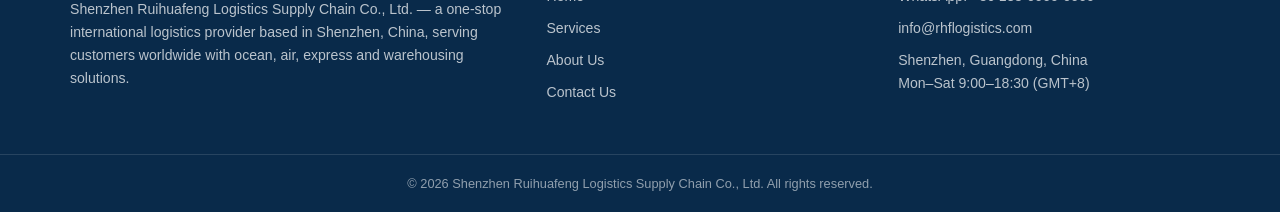
==== commit 567be94f: "Add index.html" ====
--- a/index.html
+++ b/index.html
@@ -61,7 +61,7 @@
             <svg viewBox="0 0 24 24" fill="none" stroke="currentColor" stroke-width="1.8" stroke-linecap="round" stroke-linejoin="round"><path d="M2 20a2.4 2.4 0 0 0 2 1 2.4 2.4 0 0 0 2-1 2.4 2.4 0 0 1 2-1 2.4 2.4 0 0 1 2 1 2.4 2.4 0 0 0 2 1 2.4 2.4 0 0 0 2-1 2.4 2.4 0 0 1 2-1 2.4 2.4 0 0 1 2 1 2.4 2.4 0 0 0 2 1"/><path d="M4 18l-1-5h18l-2 5"/><path d="M5 13V7h8l4 4h2v2"/><path d="M9 7V4h5v3"/></svg>
           </div>
           <h3>Ocean Freight (FCL &amp; LCL)</h3>
-          <p>Full container and consolidated sea freight on major trade lanes to North &amp; South America, Europe, Southeast Asia, the Middle East and Africa.</p>
+          <p>Full container and consolidated sea freight on major trade lanes to North America, Europe, Asia-Pacific and Latin America.</p>
           <a class="more" href="services.html#ocean">Learn more →</a>
         </div>
         <div class="service-card reveal">
@@ -158,9 +158,8 @@
         <span class="chip">🇦🇺 Australia &amp; NZ</span>
         <span class="chip">🇯🇵 Japan &amp; Korea</span>
         <span class="chip">🇸🇬 Southeast Asia</span>
-        <span class="chip">🇦🇪 Middle East</span>
-        <span class="chip">🇧🇷 South America</span>
-        <span class="chip">🇿🇦 Africa</span>
+        <span class="chip">🇮🇳 India</span>
+        <span class="chip">🇧🇷 Brazil &amp; Mexico</span>
       </div>
     </div>
   </section>
@@ -236,7 +235,7 @@
     <div class="container footer-grid">
       <div>
         <div class="footer-brand"><span class="brand-mark">R</span> RHF Logistics</div>
-        <p>Shenzhen Ruihuafeng Logistics &amp; Supply Chain Co., Ltd. — a one-stop international logistics provider based in Shenzhen, China, serving customers worldwide with ocean, air, express and warehousing solutions.</p>
+        <p>Shenzhen Ruihuafeng Logistics Supply Chain Co., Ltd. — a one-stop international logistics provider based in Shenzhen, China, serving customers worldwide with ocean, air, express and warehousing solutions.</p>
       </div>
       <div>
         <h4>Quick Links</h4>
@@ -254,7 +253,7 @@
       </div>
     </div>
     <div class="footer-bottom">
-      <div class="container">© <span id="year">2026</span> Shenzhen Ruihuafeng Logistics &amp; Supply Chain Co., Ltd. All rights reserved.</div>
+      <div class="container">© <span id="year">2026</span> Shenzhen Ruihuafeng Logistics Supply Chain Co., Ltd. All rights reserved.</div>
     </div>
   </footer>
 
--- a/css/style.css
+++ b/css/style.css
@@ -0,0 +1,976 @@
+/* ============ RHF Logistics — Base ============ */
+:root {
+  --primary: #0e3a66;
+  --primary-dark: #092a4a;
+  --primary-light: #1d5a99;
+  --accent: #f97316;
+  --accent-dark: #ea6a0a;
+  --ink: #1e293b;
+  --muted: #64748b;
+  --line: #e2e8f0;
+  --bg: #f8fafc;
+  --card: #ffffff;
+  --radius: 14px;
+  --shadow: 0 4px 18px rgba(14, 58, 102, 0.08);
+  --shadow-lg: 0 12px 34px rgba(14, 58, 102, 0.14);
+}
+
+* { margin: 0; padding: 0; box-sizing: border-box; }
+
+html { scroll-behavior: smooth; }
+
+body {
+  font-family: -apple-system, BlinkMacSystemFont, "Segoe UI", Roboto, "Helvetica Neue", Arial, "PingFang SC", "Hiragino Sans GB", "Microsoft YaHei", sans-serif;
+  color: var(--ink);
+  background: var(--card);
+  line-height: 1.65;
+  -webkit-font-smoothing: antialiased;
+}
+
+img { max-width: 100%; display: block; }
+a { color: inherit; text-decoration: none; }
+ul { list-style: none; }
+
+.container { width: min(1140px, 92%); margin: 0 auto; }
+
+/* ============ Header ============ */
+.site-header {
+  position: sticky;
+  top: 0;
+  z-index: 100;
+  background: rgba(255, 255, 255, 0.96);
+  backdrop-filter: blur(10px);
+  border-bottom: 1px solid var(--line);
+}
+
+.nav-bar {
+  display: flex;
+  align-items: center;
+  justify-content: space-between;
+  height: 68px;
+}
+
+.brand {
+  display: flex;
+  align-items: center;
+  gap: 10px;
+  font-weight: 800;
+  font-size: 1.2rem;
+  color: var(--primary);
+  letter-spacing: 0.2px;
+}
+
+.brand-mark {
+  width: 38px;
+  height: 38px;
+  border-radius: 9px;
+  background: var(--primary);
+  color: #fff;
+  display: flex;
+  align-items: center;
+  justify-content: center;
+  font-size: 1.05rem;
+  font-weight: 800;
+}
+
+.brand small {
+  display: block;
+  font-size: 0.62rem;
+  font-weight: 600;
+  color: var(--muted);
+  letter-spacing: 1.4px;
+  text-transform: uppercase;
+  line-height: 1.2;
+}
+
+.nav-links {
+  display: flex;
+  align-items: center;
+  gap: 30px;
+}
+
+.nav-links a {
+  font-size: 0.95rem;
+  font-weight: 600;
+  color: var(--ink);
+  padding: 6px 2px;
+  border-bottom: 2px solid transparent;
+  transition: color 0.2s, border-color 0.2s;
+}
+
+.nav-links a:hover,
+.nav-links a.active {
+  color: var(--primary);
+  border-bottom-color: var(--accent);
+}
+
+.btn {
+  display: inline-flex;
+  align-items: center;
+  justify-content: center;
+  gap: 8px;
+  padding: 12px 26px;
+  border-radius: 10px;
+  font-weight: 700;
+  font-size: 0.95rem;
+  cursor: pointer;
+  border: none;
+  transition: transform 0.15s, box-shadow 0.15s, background 0.15s;
+}
+
+.btn-accent {
+  background: var(--accent);
+  color: #fff;
+  box-shadow: 0 6px 16px rgba(249, 115, 22, 0.35);
+}
+
+.btn-accent:hover {
+  background: var(--accent-dark);
+  transform: translateY(-2px);
+}
+
+.btn-primary {
+  background: var(--primary);
+  color: #fff;
+}
+
+.btn-primary:hover {
+  background: var(--primary-light);
+  transform: translateY(-2px);
+}
+
+.btn-ghost {
+  background: transparent;
+  color: #fff;
+  border: 2px solid rgba(255, 255, 255, 0.7);
+}
+
+.btn-ghost:hover {
+  background: rgba(255, 255, 255, 0.12);
+  border-color: #fff;
+}
+
+.nav-toggle {
+  display: none;
+  background: none;
+  border: none;
+  cursor: pointer;
+  padding: 8px;
+}
+
+.nav-toggle span {
+  display: block;
+  width: 22px;
+  height: 2.5px;
+  background: var(--primary);
+  margin: 5px 0;
+  border-radius: 2px;
+  transition: 0.25s;
+}
+
+/* ============ Hero ============ */
+.hero {
+  position: relative;
+  color: #fff;
+  background:
+    linear-gradient(rgba(9, 32, 56, 0.72), rgba(9, 32, 56, 0.62)),
+    url("../images/hero.jpg") center 30% / cover no-repeat;
+  padding: 110px 0 90px;
+  text-align: center;
+}
+
+.hero-eyebrow {
+  display: inline-block;
+  background: rgba(249, 115, 22, 0.18);
+  border: 1px solid rgba(249, 115, 22, 0.55);
+  color: #ffb37a;
+  font-size: 0.8rem;
+  font-weight: 700;
+  letter-spacing: 2px;
+  text-transform: uppercase;
+  padding: 7px 18px;
+  border-radius: 999px;
+  margin-bottom: 22px;
+}
+
+.hero h1 {
+  font-size: clamp(1.9rem, 4.4vw, 3.2rem);
+  font-weight: 800;
+  line-height: 1.22;
+  max-width: 820px;
+  margin: 0 auto 18px;
+}
+
+.hero h1 em {
+  font-style: normal;
+  color: #ffb37a;
+}
+
+.hero p {
+  font-size: clamp(1rem, 1.6vw, 1.15rem);
+  color: rgba(255, 255, 255, 0.88);
+  max-width: 680px;
+  margin: 0 auto 34px;
+}
+
+.hero-actions {
+  display: flex;
+  gap: 14px;
+  justify-content: center;
+  flex-wrap: wrap;
+}
+
+/* stats bar */
+.stats-bar {
+  background: var(--primary-dark);
+  color: #fff;
+  padding: 30px 0;
+}
+
+.stats-grid {
+  display: grid;
+  grid-template-columns: repeat(4, 1fr);
+  gap: 20px;
+  text-align: center;
+}
+
+.stat b {
+  display: block;
+  font-size: 1.9rem;
+  font-weight: 800;
+  color: #ffb37a;
+  line-height: 1.2;
+}
+
+.stat span {
+  font-size: 0.85rem;
+  color: rgba(255, 255, 255, 0.75);
+  letter-spacing: 0.4px;
+}
+
+/* ============ Page hero (inner pages) ============ */
+.page-hero {
+  background:
+    linear-gradient(rgba(9, 32, 56, 0.75), rgba(9, 32, 56, 0.65)),
+    url("../images/hero.jpg") center 45% / cover no-repeat;
+  color: #fff;
+  text-align: center;
+  padding: 72px 0 60px;
+}
+
+.page-hero h1 {
+  font-size: clamp(1.7rem, 3.6vw, 2.5rem);
+  font-weight: 800;
+  margin-bottom: 12px;
+}
+
+.page-hero p {
+  color: rgba(255, 255, 255, 0.85);
+  max-width: 640px;
+  margin: 0 auto;
+  font-size: 1.05rem;
+}
+
+/* ============ Sections ============ */
+.section { padding: 78px 0; }
+.section.alt { background: var(--bg); }
+
+.section-head {
+  text-align: center;
+  max-width: 660px;
+  margin: 0 auto 48px;
+}
+
+.section-head .kicker {
+  display: inline-block;
+  color: var(--accent);
+  font-size: 0.8rem;
+  font-weight: 800;
+  letter-spacing: 2.2px;
+  text-transform: uppercase;
+  margin-bottom: 10px;
+}
+
+.section-head h2 {
+  font-size: clamp(1.5rem, 3vw, 2.1rem);
+  font-weight: 800;
+  color: var(--primary-dark);
+  line-height: 1.3;
+}
+
+.section-head p {
+  color: var(--muted);
+  margin-top: 12px;
+}
+
+/* ============ Service cards ============ */
+.cards-grid {
+  display: grid;
+  grid-template-columns: repeat(3, 1fr);
+  gap: 24px;
+}
+
+.service-card {
+  background: var(--card);
+  border: 1px solid var(--line);
+  border-radius: var(--radius);
+  padding: 34px 28px;
+  box-shadow: var(--shadow);
+  transition: transform 0.2s, box-shadow 0.2s;
+}
+
+.service-card:hover {
+  transform: translateY(-6px);
+  box-shadow: var(--shadow-lg);
+}
+
+.service-card .icon {
+  width: 58px;
+  height: 58px;
+  border-radius: 13px;
+  background: #eef4fb;
+  color: var(--primary);
+  display: flex;
+  align-items: center;
+  justify-content: center;
+  margin-bottom: 20px;
+}
+
+.service-card .icon svg {
+  width: 30px;
+  height: 30px;
+}
+
+.service-card h3 {
+  font-size: 1.12rem;
+  font-weight: 750;
+  color: var(--primary-dark);
+  margin-bottom: 10px;
+}
+
+.service-card p {
+  font-size: 0.92rem;
+  color: var(--muted);
+  margin-bottom: 14px;
+}
+
+.service-card .more {
+  font-size: 0.88rem;
+  font-weight: 700;
+  color: var(--accent);
+}
+
+.service-card .more:hover {
+  text-decoration: underline;
+}
+
+/* ============ Why us ============ */
+.why-grid {
+  display: grid;
+  grid-template-columns: repeat(3, 1fr);
+  gap: 22px;
+}
+
+.why-card {
+  display: flex;
+  gap: 16px;
+  align-items: flex-start;
+  background: var(--card);
+  border: 1px solid var(--line);
+  border-radius: var(--radius);
+  padding: 24px;
+  box-shadow: var(--shadow);
+}
+
+.why-card .dot {
+  flex: 0 0 46px;
+  width: 46px;
+  height: 46px;
+  border-radius: 12px;
+  background: var(--primary);
+  color: #fff;
+  display: flex;
+  align-items: center;
+  justify-content: center;
+}
+
+.why-card .dot svg {
+  width: 24px;
+  height: 24px;
+}
+
+.why-card h3 {
+  font-size: 1rem;
+  font-weight: 750;
+  color: var(--primary-dark);
+  margin-bottom: 6px;
+}
+
+.why-card p {
+  font-size: 0.9rem;
+  color: var(--muted);
+}
+
+/* ============ Chips ============ */
+.chips {
+  display: flex;
+  flex-wrap: wrap;
+  gap: 12px;
+  justify-content: center;
+}
+
+.chip {
+  background: #fff;
+  border: 1px solid var(--line);
+  color: var(--primary);
+  font-size: 0.9rem;
+  font-weight: 650;
+  padding: 9px 20px;
+  border-radius: 999px;
+  box-shadow: var(--shadow);
+}
+
+/* ============ Process ============ */
+.steps {
+  display: grid;
+  grid-template-columns: repeat(5, 1fr);
+  gap: 18px;
+  counter-reset: step;
+}
+
+.step {
+  background: var(--card);
+  border: 1px solid var(--line);
+  border-radius: var(--radius);
+  padding: 28px 20px;
+  text-align: center;
+  position: relative;
+  box-shadow: var(--shadow);
+}
+
+.step::before {
+  counter-increment: step;
+  content: counter(step);
+  display: flex;
+  align-items: center;
+  justify-content: center;
+  width: 42px;
+  height: 42px;
+  margin: 0 auto 16px;
+  border-radius: 50%;
+  background: var(--accent);
+  color: #fff;
+  font-weight: 800;
+  font-size: 1.05rem;
+}
+
+.step h3 {
+  font-size: 0.98rem;
+  font-weight: 750;
+  color: var(--primary-dark);
+  margin-bottom: 8px;
+}
+
+.step p {
+  font-size: 0.85rem;
+  color: var(--muted);
+}
+
+/* ============ FAQ ============ */
+.faq-wrap { max-width: 780px; margin: 0 auto; }
+
+.faq-wrap details {
+  background: var(--card);
+  border: 1px solid var(--line);
+  border-radius: 12px;
+  margin-bottom: 12px;
+  box-shadow: var(--shadow);
+  overflow: hidden;
+}
+
+.faq-wrap summary {
+  cursor: pointer;
+  list-style: none;
+  padding: 18px 22px;
+  font-weight: 700;
+  font-size: 0.97rem;
+  color: var(--primary-dark);
+  display: flex;
+  justify-content: space-between;
+  align-items: center;
+  gap: 12px;
+}
+
+.faq-wrap summary::-webkit-details-marker { display: none; }
+
+.faq-wrap summary::after {
+  content: "+";
+  font-size: 1.3rem;
+  color: var(--accent);
+  font-weight: 700;
+  flex: 0 0 auto;
+  transition: transform 0.2s;
+}
+
+.faq-wrap details[open] summary::after {
+  transform: rotate(45deg);
+}
+
+.faq-wrap .faq-body {
+  padding: 0 22px 18px;
+  color: var(--muted);
+  font-size: 0.92rem;
+}
+
+/* ============ CTA band ============ */
+.cta-band {
+  background:
+    linear-gradient(120deg, var(--primary) 0%, var(--primary-dark) 100%);
+  color: #fff;
+  text-align: center;
+  padding: 70px 0;
+}
+
+.cta-band h2 {
+  font-size: clamp(1.4rem, 3vw, 2rem);
+  font-weight: 800;
+  margin-bottom: 12px;
+}
+
+.cta-band p {
+  color: rgba(255, 255, 255, 0.82);
+  margin-bottom: 28px;
+  max-width: 560px;
+  margin-left: auto;
+  margin-right: auto;
+}
+
+/* ============ Services page: split rows ============ */
+.split-row {
+  display: grid;
+  grid-template-columns: 1fr 1fr;
+  gap: 48px;
+  align-items: center;
+  margin-bottom: 76px;
+}
+
+.split-row:last-child { margin-bottom: 0; }
+.split-row.flip .split-media { order: 2; }
+
+.split-media img {
+  border-radius: var(--radius);
+  box-shadow: var(--shadow-lg);
+  width: 100%;
+  object-fit: cover;
+  aspect-ratio: 3 / 2;
+}
+
+.split-body .tag {
+  display: inline-block;
+  background: #eef4fb;
+  color: var(--primary);
+  font-size: 0.78rem;
+  font-weight: 800;
+  letter-spacing: 1.6px;
+  text-transform: uppercase;
+  padding: 6px 14px;
+  border-radius: 999px;
+  margin-bottom: 14px;
+}
+
+.split-body h2 {
+  font-size: 1.55rem;
+  font-weight: 800;
+  color: var(--primary-dark);
+  margin-bottom: 12px;
+}
+
+.split-body > p {
+  color: var(--muted);
+  margin-bottom: 18px;
+  font-size: 0.96rem;
+}
+
+.spec {
+  width: 100%;
+  border-collapse: collapse;
+  font-size: 0.9rem;
+  background: #fff;
+  border-radius: 10px;
+  overflow: hidden;
+  box-shadow: var(--shadow);
+  margin-bottom: 18px;
+}
+
+.spec th, .spec td {
+  text-align: left;
+  padding: 11px 16px;
+  border-bottom: 1px solid var(--line);
+}
+
+.spec th {
+  background: #eef4fb;
+  color: var(--primary-dark);
+  font-weight: 700;
+  width: 34%;
+}
+
+.spec tr:last-child td { border-bottom: none; }
+
+.check-list li {
+  position: relative;
+  padding-left: 28px;
+  margin-bottom: 8px;
+  font-size: 0.93rem;
+  color: var(--ink);
+}
+
+.check-list li::before {
+  content: "";
+  position: absolute;
+  left: 0;
+  top: 5px;
+  width: 17px;
+  height: 17px;
+  border-radius: 50%;
+  background: var(--accent);
+  mask: url("data:image/svg+xml,%3Csvg xmlns='http://www.w3.org/2000/svg' viewBox='0 0 24 24' fill='none' stroke='white' stroke-width='3.4' stroke-linecap='round' stroke-linejoin='round'%3E%3Cpath d='M20 6L9 17l-5-5'/%3E%3C/svg%3E") center / 11px no-repeat, linear-gradient(#fff, #fff);
+  -webkit-mask: url("data:image/svg+xml,%3Csvg xmlns='http://www.w3.org/2000/svg' viewBox='0 0 24 24' fill='none' stroke='white' stroke-width='3.4' stroke-linecap='round' stroke-linejoin='round'%3E%3Cpath d='M20 6L9 17l-5-5'/%3E%3C/svg%3E") center / 11px no-repeat, linear-gradient(#fff, #fff);
+}
+
+/* ============ About page ============ */
+.about-split {
+  display: grid;
+  grid-template-columns: 1.05fr 1fr;
+  gap: 52px;
+  align-items: center;
+}
+
+.about-split img {
+  border-radius: var(--radius);
+  box-shadow: var(--shadow-lg);
+}
+
+.about-split h2 {
+  font-size: 1.7rem;
+  font-weight: 800;
+  color: var(--primary-dark);
+  margin-bottom: 16px;
+}
+
+.about-split p {
+  color: var(--muted);
+  margin-bottom: 14px;
+  font-size: 0.97rem;
+}
+
+.numbers-grid {
+  display: grid;
+  grid-template-columns: repeat(4, 1fr);
+  gap: 20px;
+}
+
+.number-card {
+  background: var(--card);
+  border: 1px solid var(--line);
+  border-top: 3px solid var(--accent);
+  border-radius: var(--radius);
+  padding: 28px 18px;
+  text-align: center;
+  box-shadow: var(--shadow);
+}
+
+.number-card b {
+  display: block;
+  font-size: 1.8rem;
+  font-weight: 800;
+  color: var(--primary);
+}
+
+.number-card span {
+  font-size: 0.85rem;
+  color: var(--muted);
+}
+
+.cap-grid {
+  display: grid;
+  grid-template-columns: repeat(3, 1fr);
+  gap: 22px;
+}
+
+.cap-card {
+  background: var(--card);
+  border: 1px solid var(--line);
+  border-radius: var(--radius);
+  padding: 28px 24px;
+  box-shadow: var(--shadow);
+}
+
+.cap-card h3 {
+  font-size: 1.02rem;
+  font-weight: 750;
+  color: var(--primary-dark);
+  margin-bottom: 8px;
+}
+
+.cap-card p {
+  font-size: 0.9rem;
+  color: var(--muted);
+}
+
+.qc-grid {
+  display: grid;
+  grid-template-columns: repeat(3, 1fr);
+  gap: 22px;
+}
+
+.qc-card {
+  background: var(--card);
+  border: 1px solid var(--line);
+  border-radius: var(--radius);
+  padding: 30px 26px;
+  box-shadow: var(--shadow);
+  text-align: center;
+}
+
+.qc-card .qc-icon {
+  width: 54px;
+  height: 54px;
+  margin: 0 auto 16px;
+  border-radius: 50%;
+  background: #fdf0e5;
+  color: var(--accent);
+  display: flex;
+  align-items: center;
+  justify-content: center;
+}
+
+.qc-card .qc-icon svg { width: 26px; height: 26px; }
+
+.qc-card h3 {
+  font-size: 1.02rem;
+  font-weight: 750;
+  color: var(--primary-dark);
+  margin-bottom: 8px;
+}
+
+.qc-card p {
+  font-size: 0.9rem;
+  color: var(--muted);
+}
+
+/* ============ Contact page ============ */
+.contact-grid {
+  display: grid;
+  grid-template-columns: repeat(2, 1fr);
+  gap: 24px;
+  margin-bottom: 52px;
+}
+
+.contact-card {
+  display: flex;
+  gap: 18px;
+  align-items: flex-start;
+  background: var(--card);
+  border: 1px solid var(--line);
+  border-radius: var(--radius);
+  padding: 26px;
+  box-shadow: var(--shadow);
+}
+
+.contact-card .c-icon {
+  flex: 0 0 48px;
+  width: 48px;
+  height: 48px;
+  border-radius: 12px;
+  background: var(--primary);
+  color: #fff;
+  display: flex;
+  align-items: center;
+  justify-content: center;
+}
+
+.contact-card .c-icon svg { width: 24px; height: 24px; }
+
+.contact-card h3 {
+  font-size: 0.98rem;
+  font-weight: 750;
+  color: var(--primary-dark);
+  margin-bottom: 4px;
+}
+
+.contact-card p, .contact-card a {
+  font-size: 0.92rem;
+  color: var(--muted);
+  word-break: break-word;
+}
+
+.contact-card a:hover { color: var(--accent); }
+
+.quote-wrap {
+  display: grid;
+  grid-template-columns: 1fr 1.15fr;
+  gap: 44px;
+  align-items: start;
+}
+
+.quote-side h2 {
+  font-size: 1.6rem;
+  font-weight: 800;
+  color: var(--primary-dark);
+  margin-bottom: 14px;
+}
+
+.quote-side p {
+  color: var(--muted);
+  margin-bottom: 20px;
+}
+
+.quote-form {
+  background: var(--card);
+  border: 1px solid var(--line);
+  border-radius: var(--radius);
+  padding: 34px 32px;
+  box-shadow: var(--shadow-lg);
+}
+
+.form-row {
+  display: grid;
+  grid-template-columns: 1fr 1fr;
+  gap: 16px;
+}
+
+.field { margin-bottom: 16px; }
+
+.field label {
+  display: block;
+  font-size: 0.85rem;
+  font-weight: 700;
+  color: var(--primary-dark);
+  margin-bottom: 6px;
+}
+
+.field input,
+.field select,
+.field textarea {
+  width: 100%;
+  padding: 11px 14px;
+  border: 1.5px solid var(--line);
+  border-radius: 9px;
+  font-size: 0.93rem;
+  font-family: inherit;
+  color: var(--ink);
+  background: #fff;
+  transition: border-color 0.15s, box-shadow 0.15s;
+}
+
+.field input:focus,
+.field select:focus,
+.field textarea:focus {
+  outline: none;
+  border-color: var(--accent);
+  box-shadow: 0 0 0 3px rgba(249, 115, 22, 0.15);
+}
+
+.field textarea { resize: vertical; min-height: 110px; }
+
+.form-note {
+  font-size: 0.8rem;
+  color: var(--muted);
+  margin-top: 12px;
+  text-align: center;
+}
+
+/* ============ Footer ============ */
+.site-footer {
+  background: var(--primary-dark);
+  color: rgba(255, 255, 255, 0.82);
+  padding: 54px 0 0;
+}
+
+.footer-grid {
+  display: grid;
+  grid-template-columns: 1.4fr 1fr 1fr;
+  gap: 40px;
+  padding-bottom: 40px;
+}
+
+.footer-grid h4 {
+  color: #fff;
+  font-size: 0.95rem;
+  font-weight: 750;
+  margin-bottom: 14px;
+}
+
+.footer-grid p, .footer-grid a {
+  font-size: 0.88rem;
+  color: rgba(255, 255, 255, 0.72);
+}
+
+.footer-grid a { display: block; margin-bottom: 9px; }
+.footer-grid a:hover { color: #ffb37a; }
+
+.footer-brand {
+  display: flex;
+  align-items: center;
+  gap: 10px;
+  font-weight: 800;
+  color: #fff;
+  font-size: 1.1rem;
+  margin-bottom: 14px;
+}
+
+.footer-bottom {
+  border-top: 1px solid rgba(255, 255, 255, 0.12);
+  padding: 18px 0;
+  text-align: center;
+  font-size: 0.8rem;
+  color: rgba(255, 255, 255, 0.55);
+}
+
+/* ============ Reveal animation ============ */
+.reveal {
+  opacity: 0;
+  transform: translateY(22px);
+  transition: opacity 0.55s ease, transform 0.55s ease;
+}
+
+.reveal.visible {
+  opacity: 1;
+  transform: none;
+}
+
+/* ============ Responsive ============ */
+@media (max-width: 960px) {
+  .cards-grid, .why-grid, .cap-grid, .qc-grid { grid-template-columns: repeat(2, 1fr); }
+  .steps { grid-template-columns: repeat(3, 1fr); }
+  .stats-grid, .numbers-grid { grid-template-columns: repeat(2, 1fr); gap: 26px; }
+  .split-row, .split-row.flip { grid-template-columns: 1fr; }
+  .split-row.flip .split-media { order: 0; }
+  .about-split, .quote-wrap { grid-template-columns: 1fr; }
+  .footer-grid { grid-template-columns: 1fr 1fr; }
+}
+
+@media (max-width: 640px) {
+  .nav-links {
+    position: absolute;
+    top: 68px;
+    left: 0;
+    right: 0;
+    background: #fff;
+    flex-direction: column;
+    gap: 0;
+    padding: 10px 6%;
+    border-bottom: 1px solid var(--line);
+    box-shadow: var(--shadow-lg);
+    display: none;
+  }
+  .nav-links.open { display: flex; }
+  .nav-links a { padding: 13px 2px; width: 100%; }
+  .nav-links .btn { margin: 10px 0 6px; }
+  .nav-toggle { display: block; }
+  .nav-cta { display: none; }
+  .cards-grid, .why-grid, .steps, .cap-grid, .qc-grid, .contact-grid, .form-row { grid-template-columns: 1fr; }
+  .hero { padding: 80px 0 64px; }
+  .footer-grid { grid-template-columns: 1fr; gap: 26px; }
+}
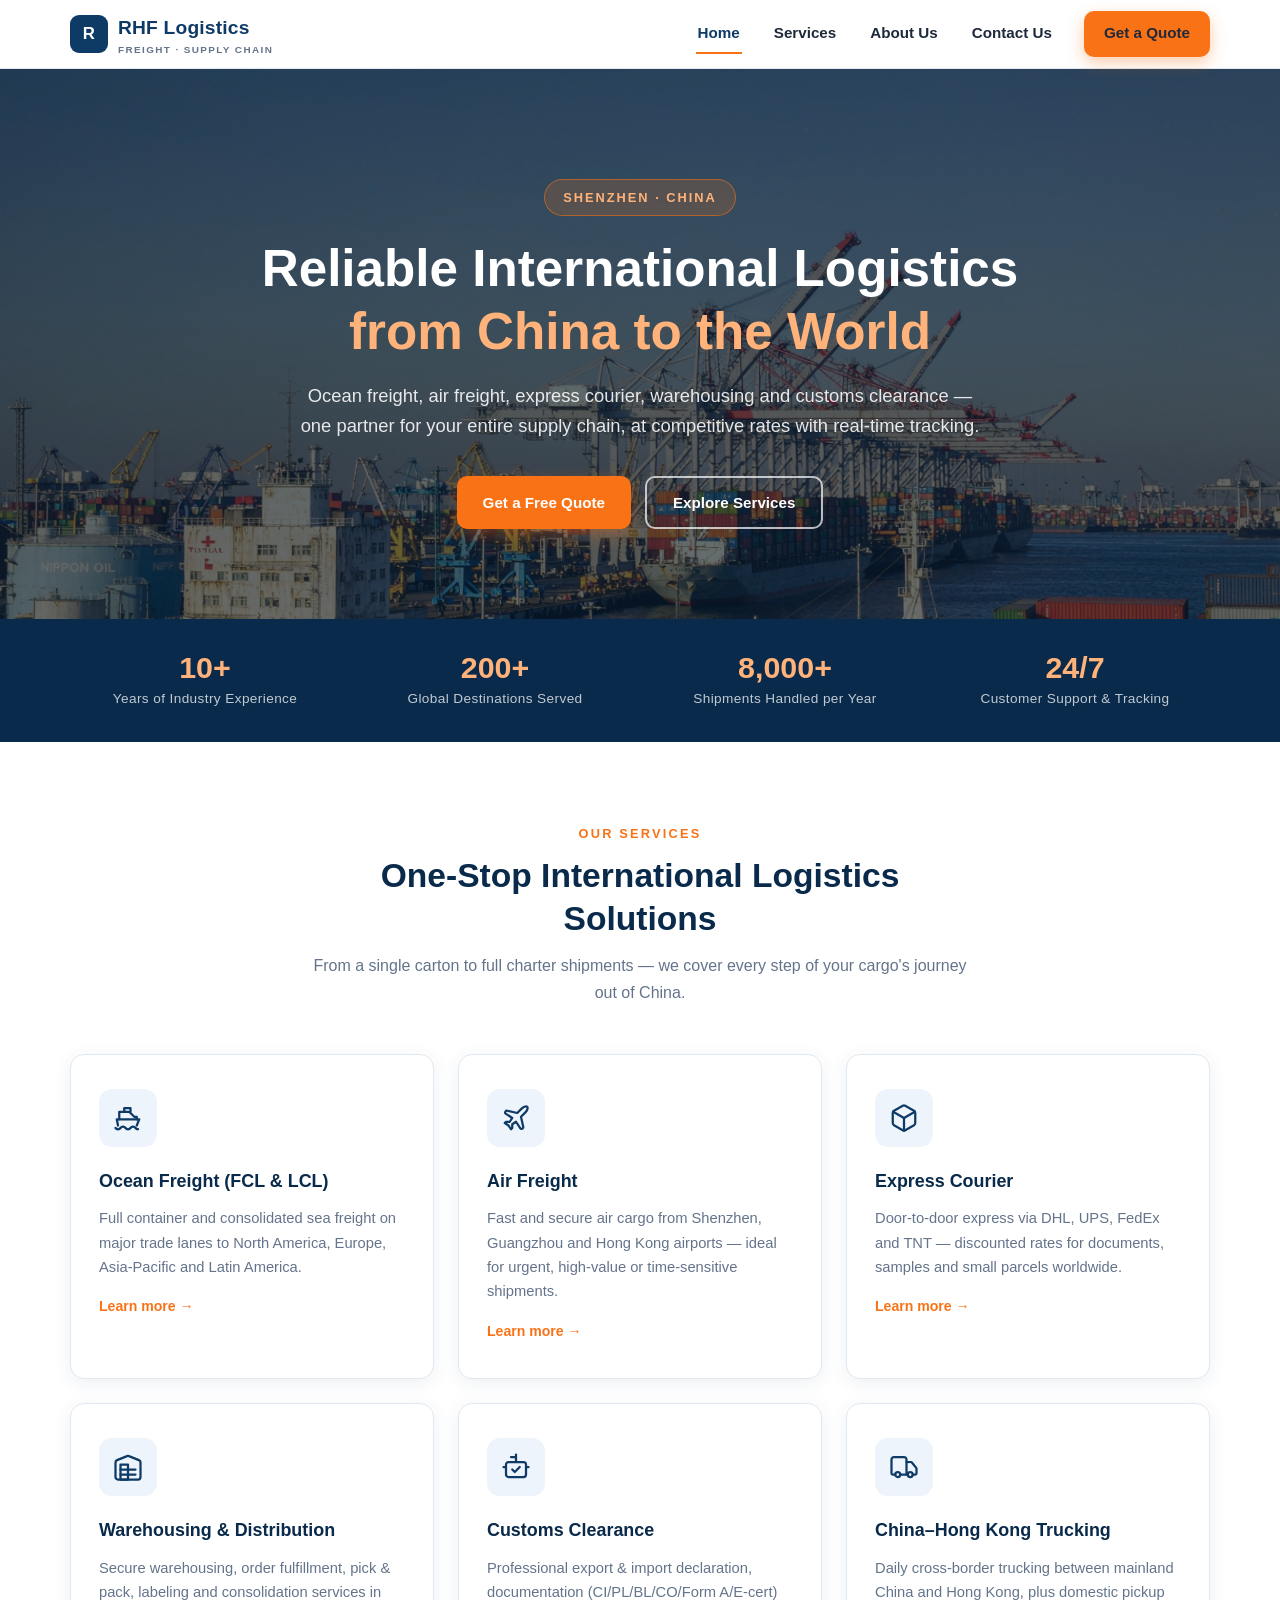
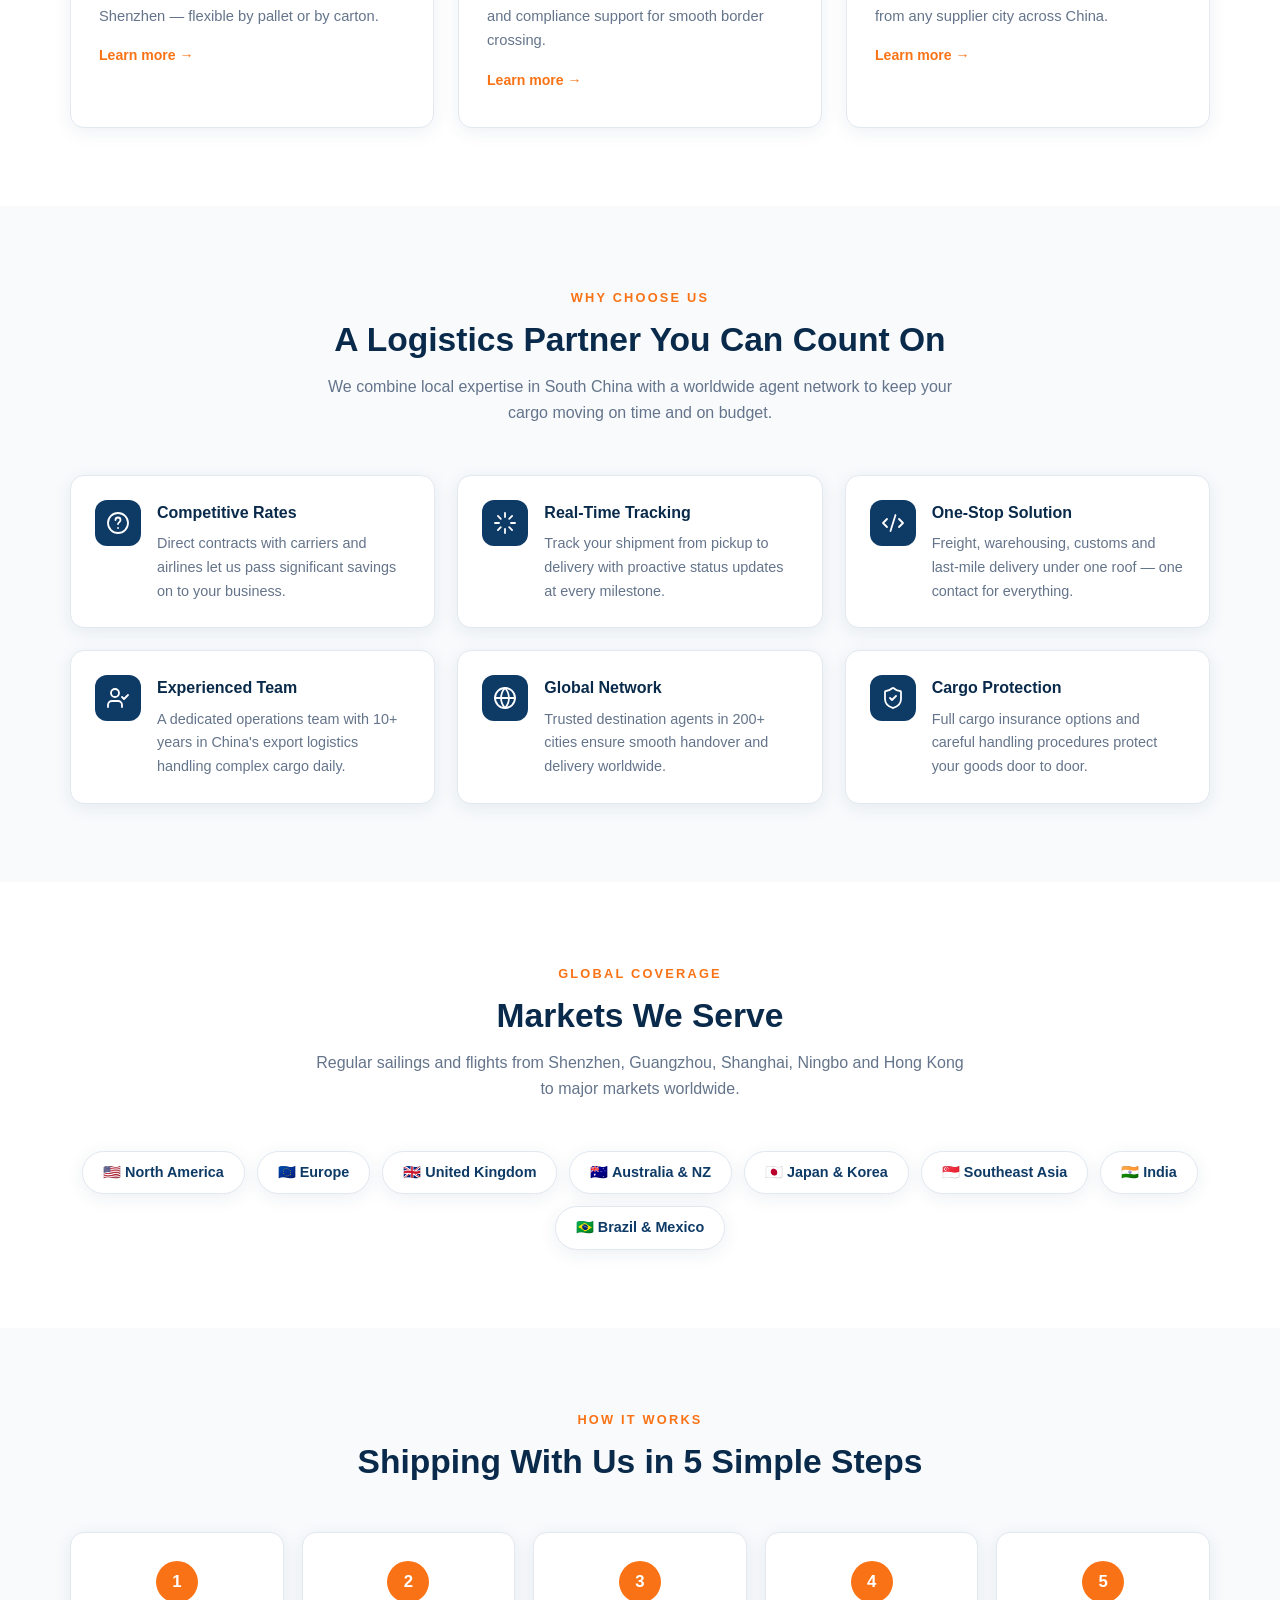
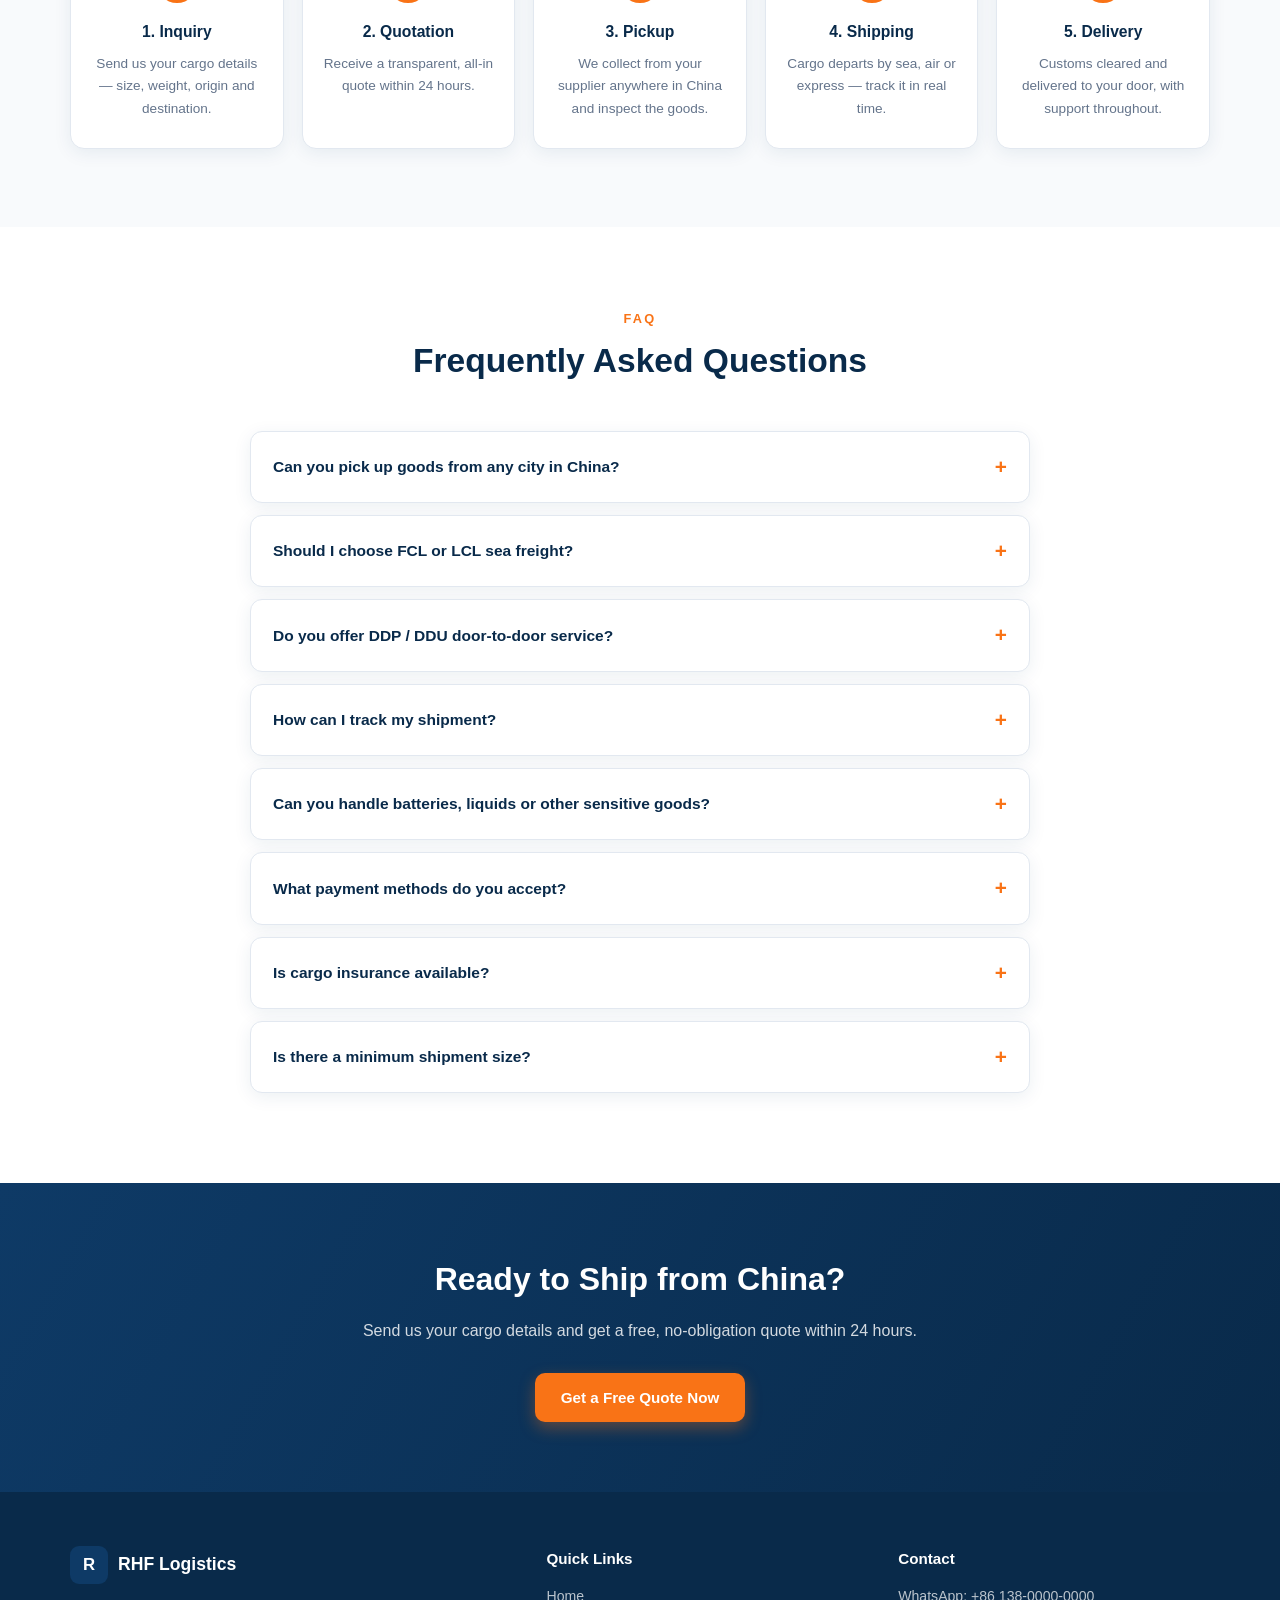
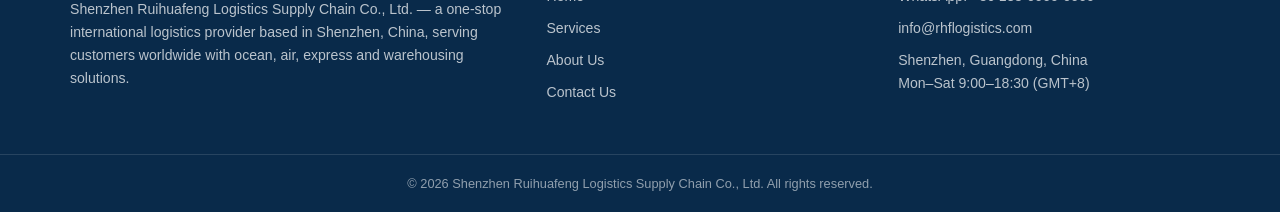
==== commit 51c70509: "Add index.html" ====
--- a/index.html
+++ b/index.html
@@ -4,7 +4,7 @@
   <meta charset="UTF-8" />
   <meta name="viewport" content="width=device-width, initial-scale=1.0" />
   <title>RHF Logistics — International Freight Forwarder in Shenzhen, China</title>
-  <meta name="description" content="Shenzhen Ruihuafeng Logistics & Supply Chain Co., Ltd. — ocean freight, air freight, express courier, warehousing and customs clearance. One-stop international logistics from China to the world." />
+  <meta name="description" content="Shenzhen Ruihuafeng Logistics Supply Chain Co., Ltd. — ocean freight, air freight, express courier, warehousing and customs clearance. One-stop international logistics from China to the world." />
   <link rel="icon" href="data:image/svg+xml,%3Csvg xmlns='http://www.w3.org/2000/svg' viewBox='0 0 64 64'%3E%3Crect width='64' height='64' rx='14' fill='%230e3a66'/%3E%3Ctext x='32' y='42' font-family='Arial' font-size='30' font-weight='bold' fill='%23f97316' text-anchor='middle'%3ER%3C/text%3E%3C/svg%3E" />
   <link rel="stylesheet" href="css/style.css" />
 </head>
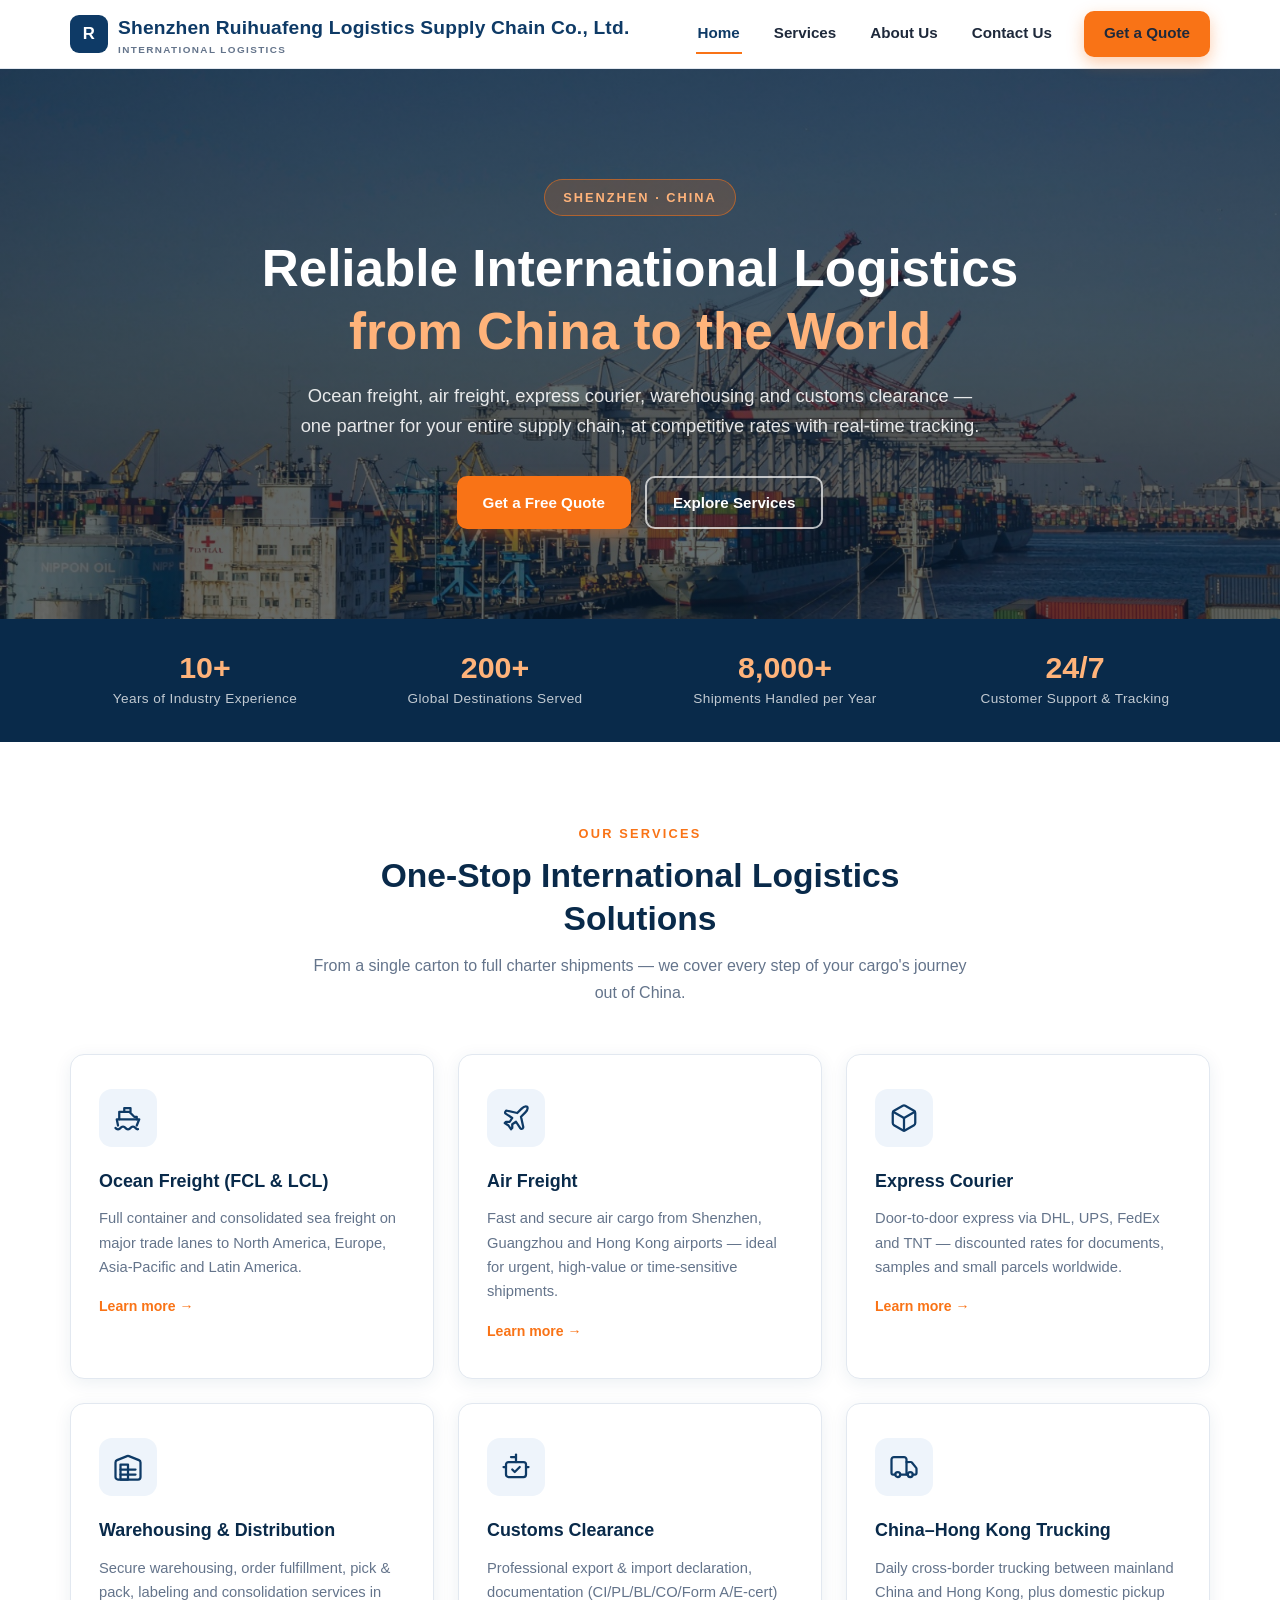
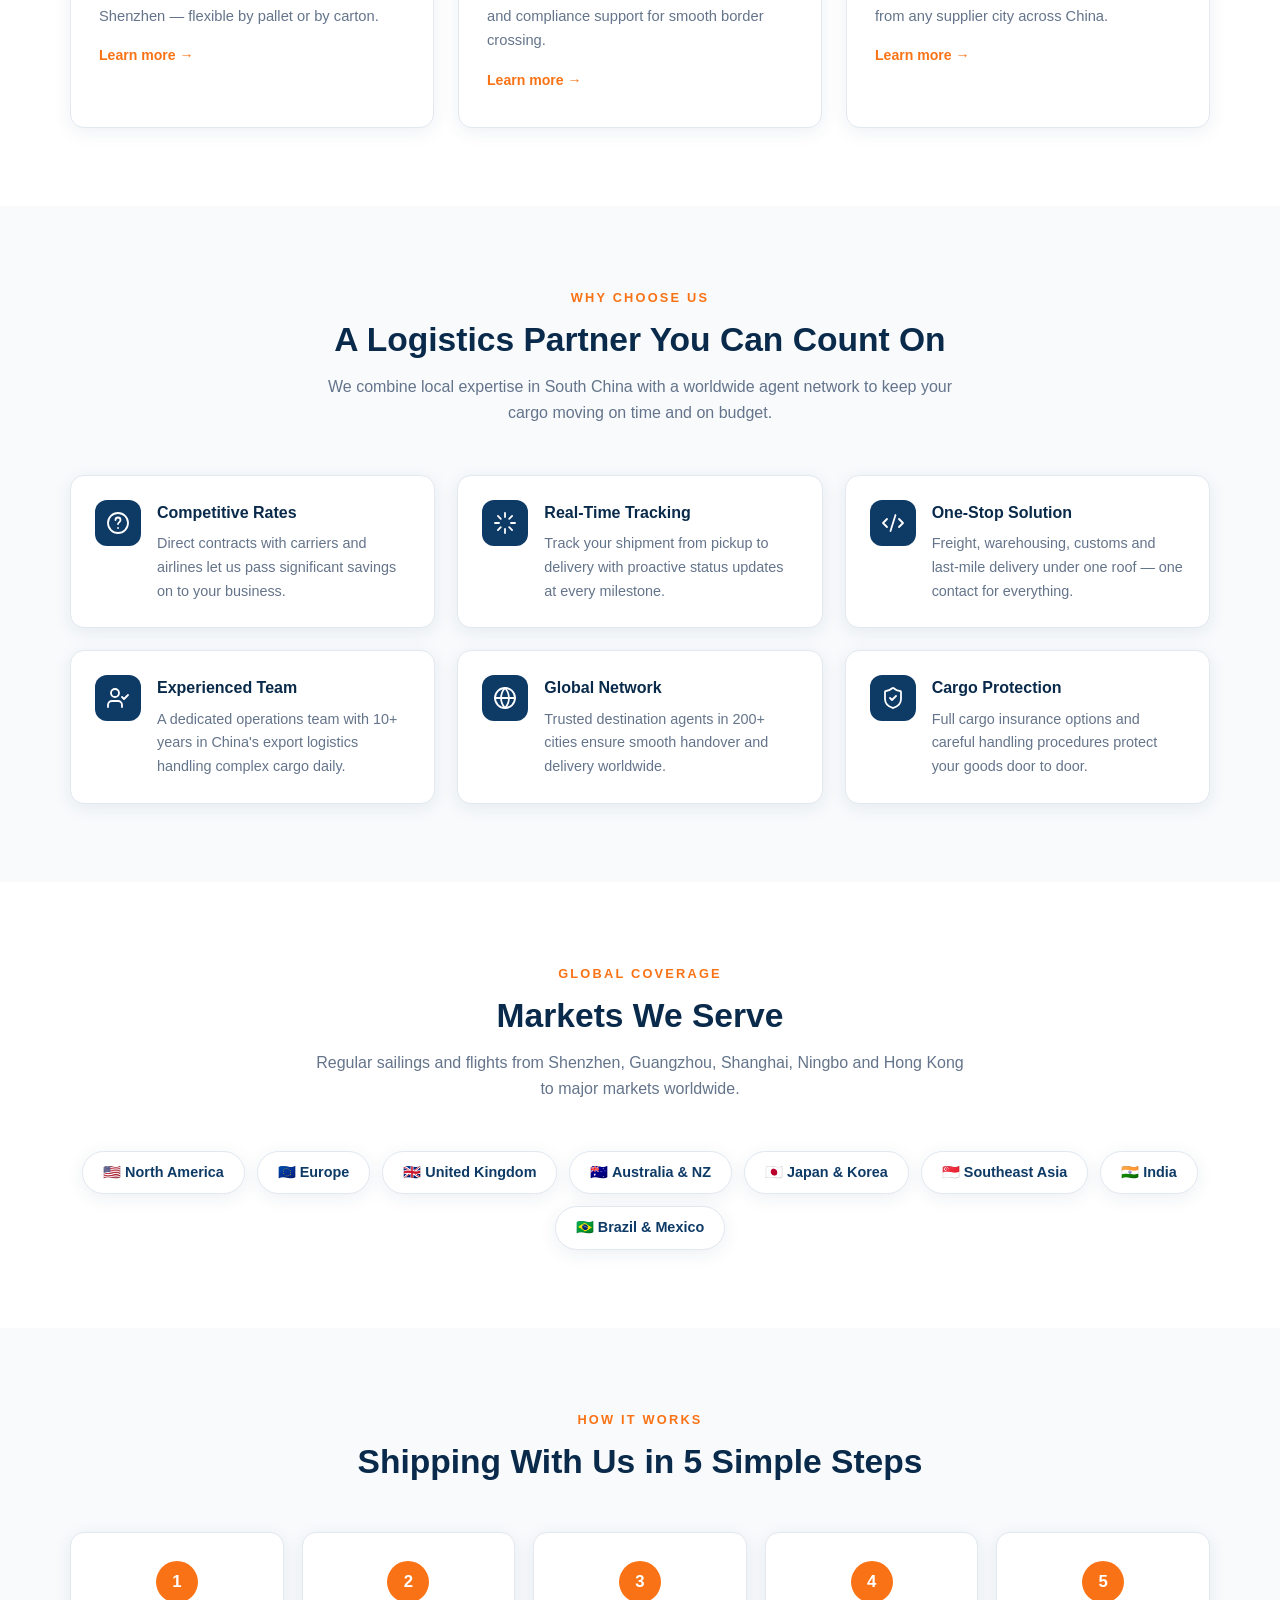
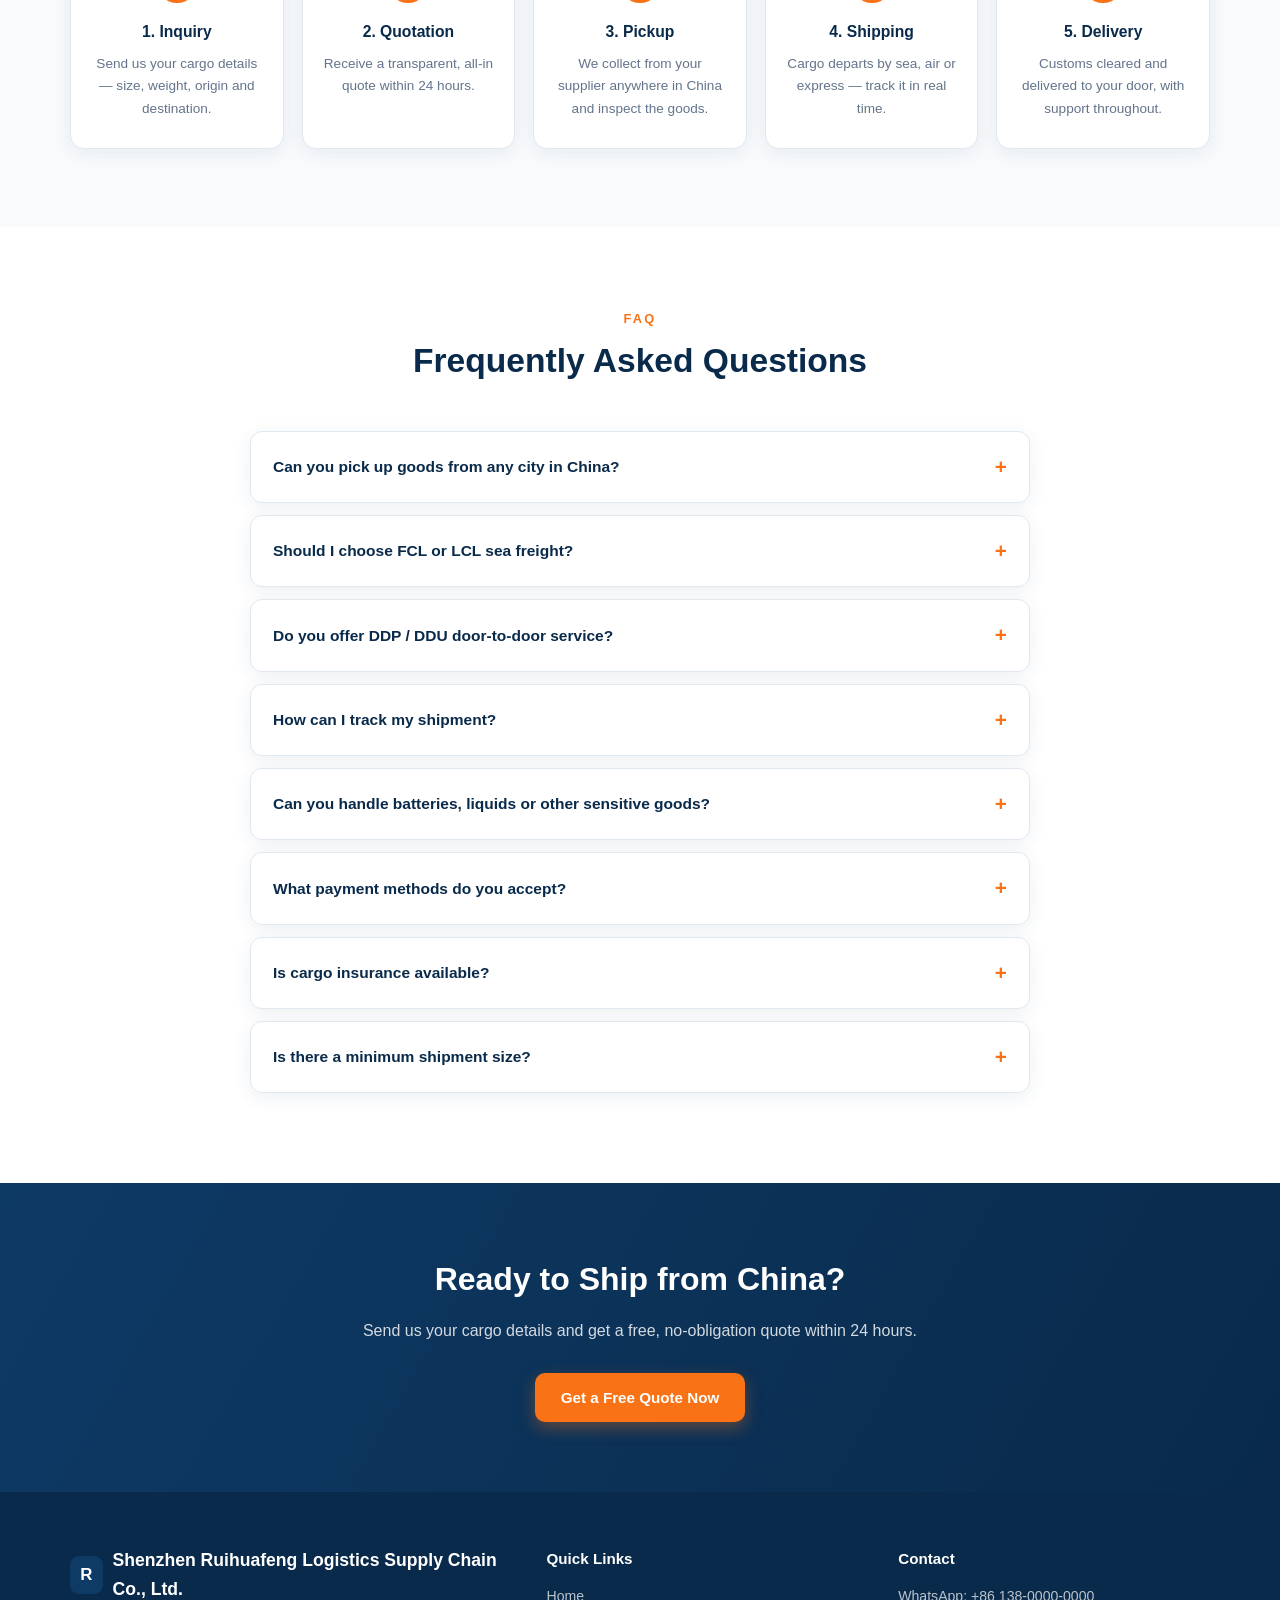
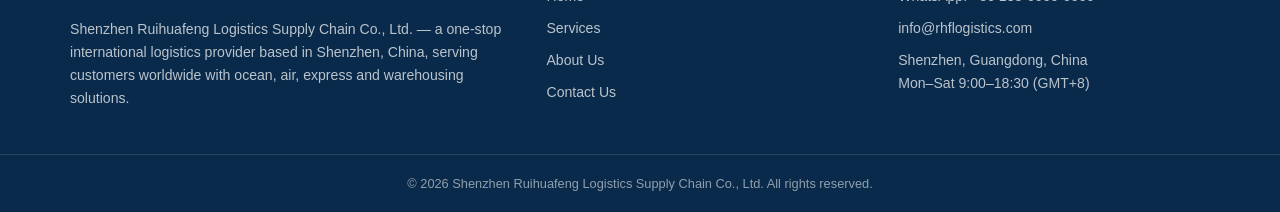
==== commit 4e669db7: "Add index.html" ====
--- a/index.html
+++ b/index.html
@@ -14,7 +14,7 @@
     <div class="container nav-bar">
       <a class="brand" href="index.html">
         <span class="brand-mark">R</span>
-        <span>RHF Logistics<small>Freight · Supply Chain</small></span>
+        <span class="brand-name">Shenzhen Ruihuafeng Logistics Supply Chain Co., Ltd.<small>International Logistics</small></span>
       </a>
       <nav class="nav-links" id="nav-links">
         <a href="index.html" class="active">Home</a>
@@ -234,7 +234,7 @@
   <footer class="site-footer">
     <div class="container footer-grid">
       <div>
-        <div class="footer-brand"><span class="brand-mark">R</span> RHF Logistics</div>
+        <div class="footer-brand"><span class="brand-mark">R</span> Shenzhen Ruihuafeng Logistics Supply Chain Co., Ltd.</div>
         <p>Shenzhen Ruihuafeng Logistics Supply Chain Co., Ltd. — a one-stop international logistics provider based in Shenzhen, China, serving customers worldwide with ocean, air, express and warehousing solutions.</p>
       </div>
       <div>
